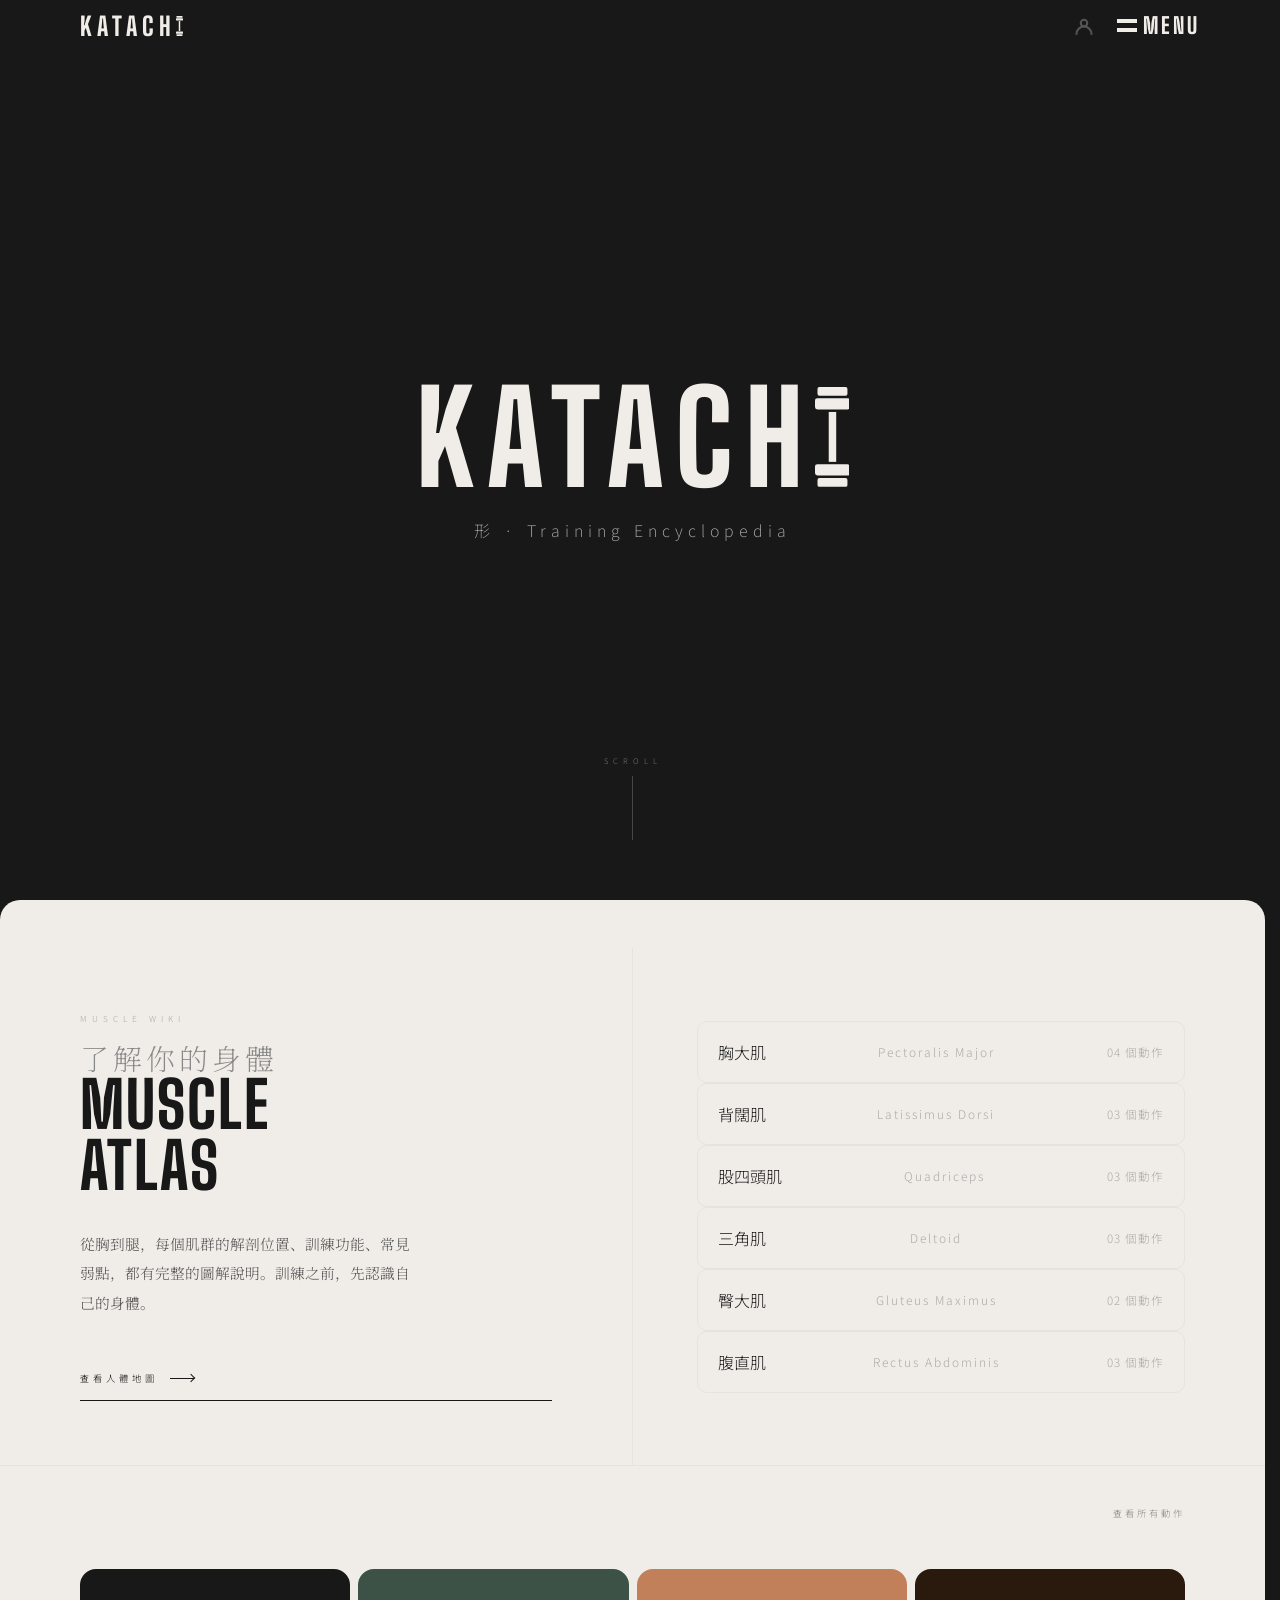
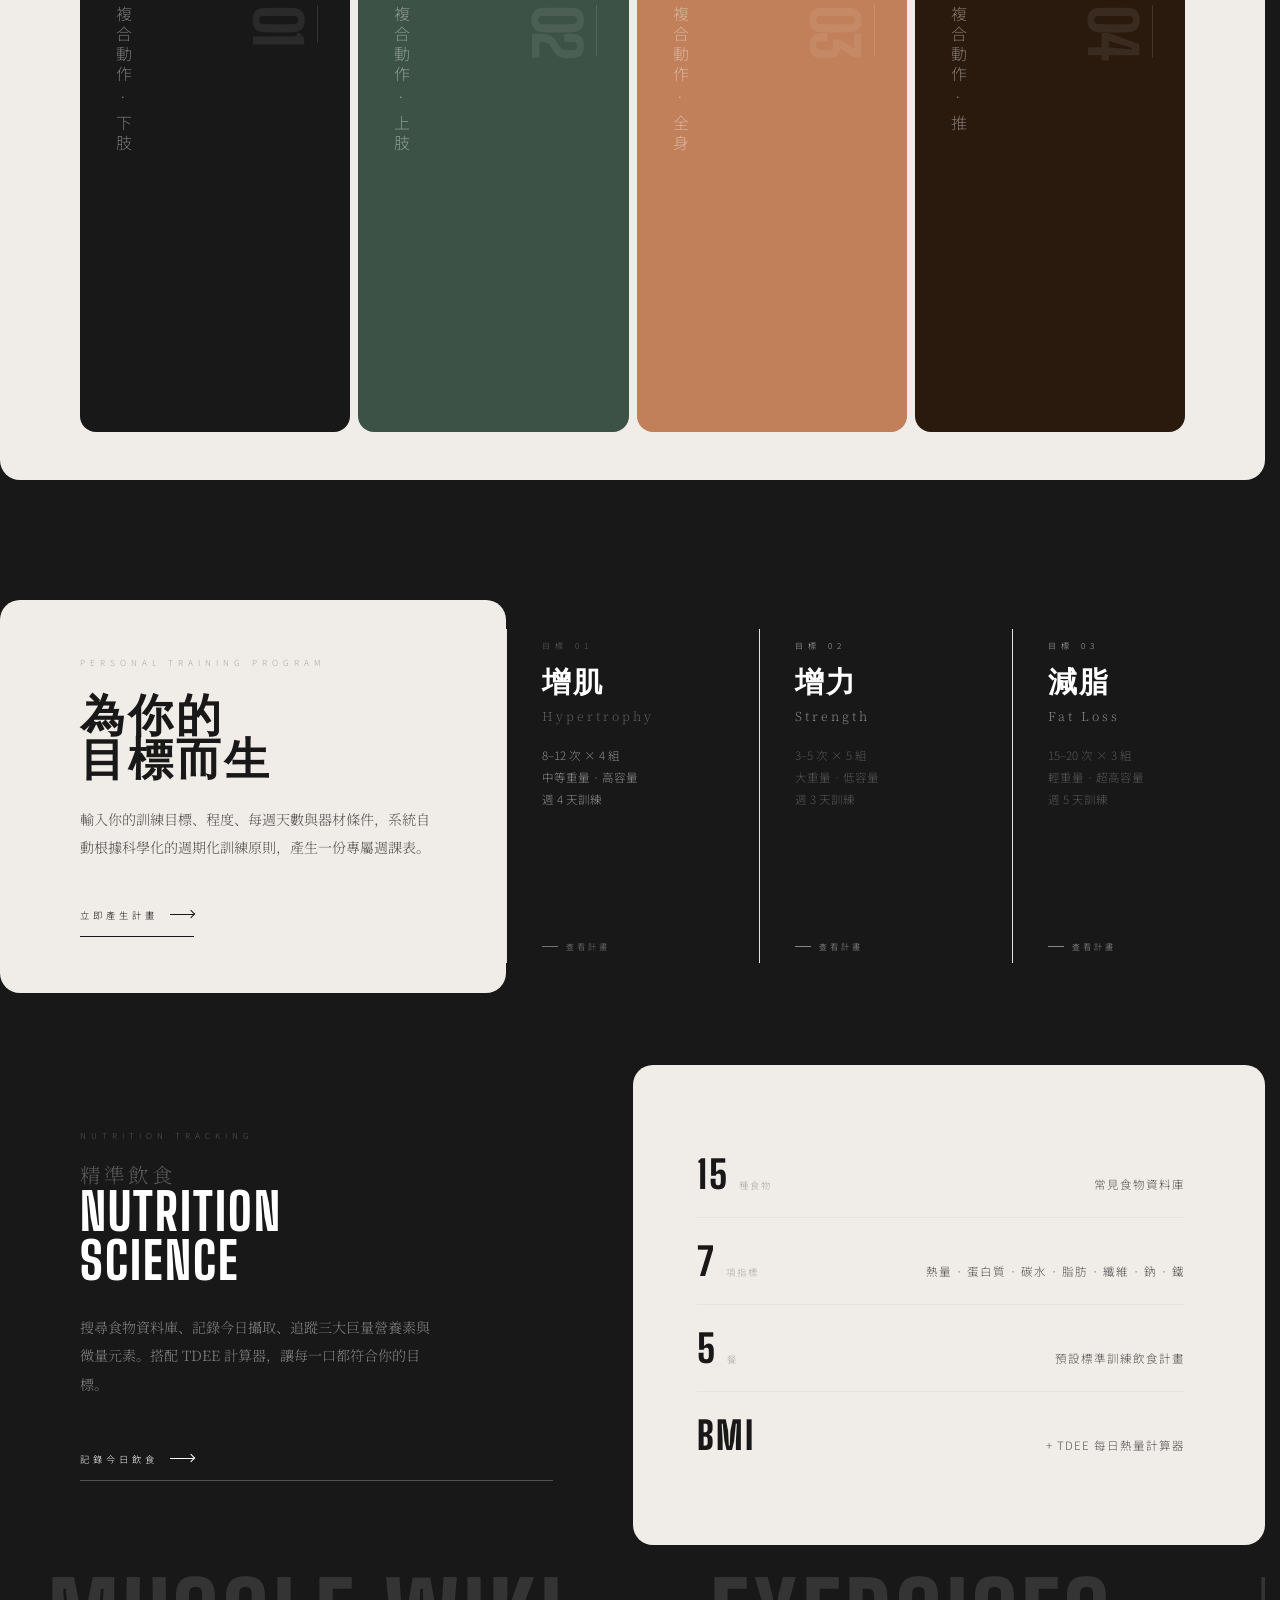
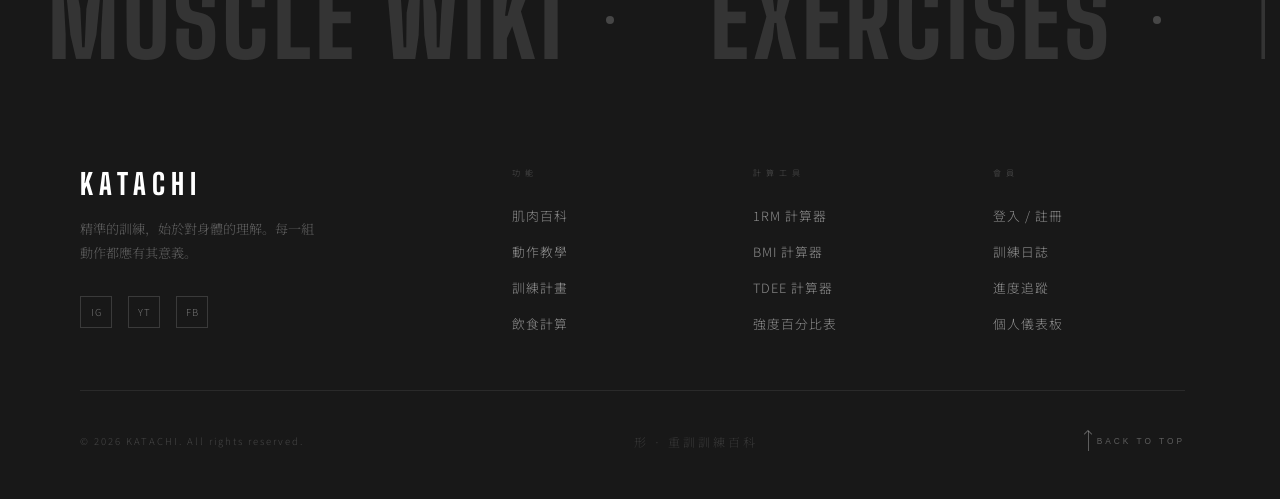
==== katachi首頁/katachi-index .html @ c77c29f3 "首頁program修改" ====
<!DOCTYPE html>
<html lang="zh-TW">

<head>
  <meta charset="UTF-8">
  <meta name="viewport" content="width=device-width, initial-scale=1.0">
  <title>KATACHI</title>

  <!-- 1. Google Fonts -->
  <link
    href="https://fonts.googleapis.com/css2?family=Big+Shoulders+Display:wght@700;800&family=Cormorant+Garamond:ital,wght@0,300;1,200;1,300&family=Noto+Sans+JP:wght@100;200;300&family=Noto+Serif+JP:wght@200;300;400&display=swap"
    rel="stylesheet">

  <!-- Favicon -->
  <link rel="icon" href="favicon.svg" type="image/svg+xml">

  <!-- 2. Design Tokens（必須第一個引入） -->
  <link rel="stylesheet" href="../tokens.css">

  <!-- 3. 首頁樣式 -->
  <link rel="stylesheet" href="index.css">
</head>

<body>

  <!-- G 過場遮罩：上下兩半，動畫結束後分開 -->
  <div id="transition-top"></div>
  <div id="transition-bot"></div>

  <!-- 書本翻開選單遮罩 -->
  <div id="byobu">
    <div id="byobu-left"></div>
    <div id="byobu-right"></div>
  </div>

  <!-- 選單內容 -->
  <div id="menu-content">
    <div class="mc-left">
      <ul class="mc-links">
        <li class="mc-item">
          <a class="mc-link" href="#" onclick="closeMenu()">
            <span class="mc-num">01</span>
            <span class="mc-text-wrap"><span class="mc-text">肌肉百科</span></span>
            <span class="mc-en">Muscle Wiki</span>
          </a>
        </li>
        <li class="mc-item">
          <a class="mc-link" href="#" onclick="closeMenu()">
            <span class="mc-num">02</span>
            <span class="mc-text-wrap"><span class="mc-text">動作教學</span></span>
            <span class="mc-en">Exercises</span>
          </a>
        </li>
        <li class="mc-item">
          <a class="mc-link" href="#" onclick="closeMenu()">
            <span class="mc-num">03</span>
            <span class="mc-text-wrap"><span class="mc-text">訓練計畫</span></span>
            <span class="mc-en">Programs</span>
          </a>
        </li>
        <li class="mc-item">
          <a class="mc-link" href="#" onclick="closeMenu()">
            <span class="mc-num">04</span>
            <span class="mc-text-wrap"><span class="mc-text">飲食計算</span></span>
            <span class="mc-en">Nutrition</span>
          </a>
        </li>
        <li class="mc-item">
          <a class="mc-link" href="#" onclick="closeMenu()">
            <span class="mc-num">05</span>
            <span class="mc-text-wrap"><span class="mc-text">商店 / 會員</span></span>
            <span class="mc-en">Shop</span>
          </a>
        </li>
      </ul>
    </div>
    <div class="mc-right">
      <div class="mc-quote">
        精準的訓練，<br>始於對身體<br>的理解
      </div>
    </div>
    <button class="mc-close" onclick="closeMenu()">
      <span class="mc-close-x"></span>
      Close
    </button>
  </div>

  <!-- ══════════════════════
       INTRO SCREEN
       動畫跑完前蓋住畫面
  ══════════════════════ -->
  <div id="intro-screen">
    <div class="logo-wrap">

      <!-- KATACHI 字母動畫 -->
      <div class="brand-name">
        <span class="letter">K</span>
        <span class="letter">A</span>
        <span class="letter">T</span>
        <span class="letter">A</span>
        <span class="letter">C</span>
        <span class="letter">H</span>
        <span class="letter dumbbell-i">
          <svg viewBox="0 0 28 80" fill="none" xmlns="http://www.w3.org/2000/svg">
            <rect x="2" y="0" width="24" height="7" rx="1.5" fill="currentColor" />
            <rect x="0" y="9" width="28" height="9" rx="2" fill="currentColor" />
            <rect x="11" y="20" width="6" height="40" rx="0" fill="currentColor" />
            <rect x="0" y="62" width="28" height="9" rx="2" fill="currentColor" />
            <rect x="2" y="73" width="24" height="7" rx="1.5" fill="currentColor" />
          </svg>
        </span>
      </div>

      <!-- 副標題 -->
      <div class="brand-sub">Training Encyclopedia</div>
      <div class="brand-jp">形 · 重訓訓練百科</div>

    </div>
  </div>

  <!-- ══════════════════════
       NAV
       intro 結束後從上滑入
  ══════════════════════ -->
  <nav id="nav">
    <a class="nav-logo" href="#">KATACH<span class="dumbbell-i"><svg viewBox="0 0 28 80" fill="none"
          xmlns="http://www.w3.org/2000/svg">
          <rect x="2" y="0" width="24" height="7" rx="1.5" fill="currentColor" />
          <rect x="0" y="9" width="28" height="9" rx="2" fill="currentColor" />
          <rect x="11" y="20" width="6" height="40" fill="currentColor" />
          <rect x="0" y="62" width="28" height="9" rx="2" fill="currentColor" />
          <rect x="2" y="73" width="24" height="7" rx="1.5" fill="currentColor" />
        </svg></span></a>
    <ul class="nav-links">
      <li><a href="#">肌肉百科</a></li>
      <li><a href="#">動作教學</a></li>
      <li><a href="#">訓練計畫</a></li>
      <li><a href="#">飲食</a></li>
      <li><a href="#">商店</a></li>
    </ul>
    <div class="nav-right">
      <a class="nav-user" href="#" title="會員登入">
        <svg width="18" height="18" viewBox="0 0 18 18" fill="none" xmlns="http://www.w3.org/2000/svg"
          aria-label="會員登入">
          <circle cx="9" cy="6" r="3.25" stroke="currentColor" stroke-width="2" />
          <path d="M1.5 17c0-4.142 3.358-7.5 7.5-7.5s7.5 3.358 7.5 7.5" stroke="currentColor" stroke-width="2"
            stroke-linecap="round" />
        </svg>
      </a>
      <button id="menu-btn" onclick="openMenu()">
        <span class="menu-lines">
          <span class="menu-line"></span>
          <span class="menu-line"></span>
        </span>
        <span class="menu-btn-text">Menu</span>
      </button>
    </div>
  </nav>

  <!-- ══════════════════════
       首頁內容
       intro 結束後淡入
  ══════════════════════ -->
  <div id="home-content">

    <!-- HERO -->
    <section id="hero">
      <!-- <p class="hero-kicker">重訓訓練百科</p> -->
      <h1 class="hero-title">KATACH<span class="dumbbell-i"><svg viewBox="0 0 28 80" fill="none"
            xmlns="http://www.w3.org/2000/svg">
            <rect x="2" y="0" width="24" height="7" rx="1.5" fill="currentColor" />
            <rect x="0" y="9" width="28" height="9" rx="2" fill="currentColor" />
            <rect x="11" y="20" width="6" height="40" fill="currentColor" />
            <rect x="0" y="62" width="28" height="9" rx="2" fill="currentColor" />
            <rect x="2" y="73" width="24" height="7" rx="1.5" fill="currentColor" />
          </svg></span></h1>
      <p class="hero-sub">形 · Training Encyclopedia</p>

      <div class="scroll-indicator">
        <span class="scroll-text">Scroll</span>
        <div class="scroll-line">
          <div class="scroll-dot"></div>
        </div>
      </div>
    </section>


    <!-- 後續 section 佔位（之後一步步加入） -->
    <!-- ══════════════════
     01 — 肌肉百科
══════════════════ -->

    <section id="sec-muscle">
      <div class="muscle-body">
        <div class="muscle-left">
          <div>
            <p class="muscle-eyebrow">Muscle Wiki</p>
            <h2 class="muscle-headline">
              <span>了解你的身體</span>
              MUSCLE<br>ATLAS
            </h2>
            <p class="muscle-desc">
              從胸到腿，每個肌群的解剖位置、訓練功能、常見弱點，都有完整的圖解說明。訓練之前，先認識自己的身體。
            </p>
          </div>
          <a href="muscle-map.html" class="muscle-cta">
            查看人體地圖
            <span class="muscle-cta-arrow"></span>
          </a>
        </div>
        <div class="muscle-right">
          <a href="#" class="muscle-part">
            <span class="muscle-part-name">胸大肌</span>
            <span class="muscle-part-en">Pectoralis Major</span>
            <span class="muscle-part-num">04 個動作</span>
          </a>
          <a href="#" class="muscle-part">
            <span class="muscle-part-name">背闊肌</span>
            <span class="muscle-part-en">Latissimus Dorsi</span>
            <span class="muscle-part-num">03 個動作</span>
          </a>
          <a href="#" class="muscle-part">
            <span class="muscle-part-name">股四頭肌</span>
            <span class="muscle-part-en">Quadriceps</span>
            <span class="muscle-part-num">03 個動作</span>
          </a>
          <a href="#" class="muscle-part">
            <span class="muscle-part-name">三角肌</span>
            <span class="muscle-part-en">Deltoid</span>
            <span class="muscle-part-num">03 個動作</span>
          </a>
          <a href="#" class="muscle-part">
            <span class="muscle-part-name">臀大肌</span>
            <span class="muscle-part-en">Gluteus Maximus</span>
            <span class="muscle-part-num">02 個動作</span>
          </a>
          <a href="#" class="muscle-part">
            <span class="muscle-part-name">腹直肌</span>
            <span class="muscle-part-en">Rectus Abdominis</span>
            <span class="muscle-part-num">03 個動作</span>
          </a>
        </div>
      </div>
    </section>

    <!-- ══════════════════
     02 — 動作教學
══════════════════ -->

    <section id="sec-exercise">
      <div class="sec-header">
        <span class="sec-num"></span>
        <span class="sec-title"></span>
        <a href="exercises.html" class="sec-link">查看所有動作</a>
      </div>
      <div class="exercise-body">
        <a href="#" class="exercise-card">
          <div class="ex-card-top">
            <span class="ex-tag">複合動作 · 下肢</span>
            <div class="ex-num-v">01</div>
          </div>
          <div class="ex-card-info">
            <h3 class="ex-title">槓鈴深蹲</h3>
            <p class="ex-desc">下肢訓練之王。同時刺激股四頭肌、臀大肌、腿後肌，是增肌與增力計畫的核心動作。</p>
            <div class="ex-tags">
              <span class="ex-pill">槓鈴</span>
              <span class="ex-pill">中階</span>
              <span class="ex-pill">下肢</span>
            </div>
            <div class="ex-view-btn">查看動作 →</div>
            <div class="ex-card-bottom-line"></div>
          </div>
        </a>
        <a href="#" class="exercise-card">
          <div class="ex-card-top">
            <span class="ex-tag">複合動作 · 上肢</span>
            <div class="ex-num-v">02</div>
          </div>
          <div class="ex-card-info">
            <h3 class="ex-title">槓鈴臥推</h3>
            <p class="ex-desc">胸部訓練的基礎動作。主攻胸大肌，三角肌前束與三頭肌協同參與，是上肢推系統的代表。</p>
            <div class="ex-tags">
              <span class="ex-pill">槓鈴</span>
              <span class="ex-pill">初學</span>
              <span class="ex-pill">上肢</span>
            </div>
            <div class="ex-view-btn">查看動作 →</div>
            <div class="ex-card-bottom-line"></div>
          </div>
        </a>
        <a href="#" class="exercise-card">
          <div class="ex-card-top">
            <span class="ex-tag">複合動作 · 全身</span>
            <div class="ex-num-v">03</div>
          </div>
          <div class="ex-card-info">
            <h3 class="ex-title">硬拉</h3>
            <p class="ex-desc">全身性力量動作。從地面拉起槓鈴，訓練後鏈肌群、豎脊肌、握力，是衡量絕對力量的黃金標準。</p>
            <div class="ex-tags">
              <span class="ex-pill">槓鈴</span>
              <span class="ex-pill">進階</span>
              <span class="ex-pill">全身</span>
            </div>
            <div class="ex-view-btn">查看動作 →</div>
            <div class="ex-card-bottom-line"></div>
          </div>
        </a>
        <a href="#" class="exercise-card">
          <div class="ex-card-top">
            <span class="ex-tag">複合動作 · 推</span>
            <div class="ex-num-v">04</div>
          </div>
          <div class="ex-card-info">
            <h3 class="ex-title">肩推</h3>
            <p class="ex-desc">上肢推系列的垂直動作代表。主攻三角肌前束與中束，同時強化斜方肌與三頭肌的穩定能力。</p>
            <div class="ex-tags">
              <span class="ex-pill">槓鈴</span>
              <span class="ex-pill">中階</span>
              <span class="ex-pill">上肢</span>
            </div>
            <div class="ex-view-btn">查看動作 →</div>
            <div class="ex-card-bottom-line"></div>
          </div>
        </a>
      </div>
    </section>

    <!-- ══════════════════
     03 — 訓練計畫
══════════════════ -->
    <section id="sec-program">
      <div class="program-body">
        <div class="program-intro">
          <div>
            <p class="program-intro-label">Personal Training Program</p>
            <h2 class="program-intro-title">為你的<br>目標而生</h2>
            <p class="program-intro-desc">
              輸入你的訓練目標、程度、每週天數與器材條件，系統自動根據科學化的週期化訓練原則，產生一份專屬週課表。
            </p>
          </div>
          <a href="programs.html" class="muscle-cta" style="width:fit-content">
            立即產生計畫
            <span class="muscle-cta-arrow"></span>
          </a>
        </div>
        <a href="#" class="program-card dark">
          <div>
            <span class="program-type">目標 01</span>
            <h3 class="program-name">增肌</h3>
            <p class="program-jp">Hypertrophy</p>
            <p class="program-detail">8–12 次 × 4 組<br>中等重量 · 高容量<br>週 4 天訓練</p>
          </div>
          <div class="program-arrow">
            <span class="program-arrow-line"></span>
            查看計畫
          </div>
        </a>
        <a href="#" class="program-card">
          <div>
            <span class="program-type">目標 02</span>
            <h3 class="program-name">增力</h3>
            <p class="program-jp">Strength</p>
            <p class="program-detail">3–5 次 × 5 組<br>大重量 · 低容量<br>週 3 天訓練</p>
          </div>
          <div class="program-arrow">
            <span class="program-arrow-line"></span>
            查看計畫
          </div>
        </a>
        <a href="#" class="program-card">
          <div>
            <span class="program-type">目標 03</span>
            <h3 class="program-name">減脂</h3>
            <p class="program-jp">Fat Loss</p>
            <p class="program-detail">15–20 次 × 3 組<br>輕重量 · 超高容量<br>週 5 天訓練</p>
          </div>
          <div class="program-arrow">
            <span class="program-arrow-line"></span>
            查看計畫
          </div>
        </a>
      </div>
    </section>

    <!-- ══════════════════
     04 — 飲食計算
══════════════════ -->
    <section id="sec-nutrition">
      <div class="sec-header">
        <span class="sec-title"></span>
        <a href="nutrition.html" class="sec-link"></a>
      </div>
      <div class="nutrition-body">
        <div class="nutrition-left">
          <div>
            <p class="nutrition-eyebrow">Nutrition Tracking</p>
            <h2 class="nutrition-headline">
              <em>精準飲食</em>
              NUTRITION<br>SCIENCE
            </h2>
            <p class="nutrition-desc">
              搜尋食物資料庫、記錄今日攝取、追蹤三大巨量營養素與微量元素。搭配 TDEE 計算器，讓每一口都符合你的目標。
            </p>
          </div>
          <a href="nutrition.html" class="nutrition-cta">
            記錄今日飲食
            <span class="nutrition-cta-arrow"></span>
          </a>
        </div>
        <div class="nutrition-right">
          <div class="nutrition-stat">
            <div>
              <span class="nutrition-stat-num">15</span>
              <span class="nutrition-stat-unit">種食物</span>
            </div>
            <span class="nutrition-stat-desc">常見食物資料庫</span>
          </div>
          <div class="nutrition-stat">
            <div>
              <span class="nutrition-stat-num">7</span>
              <span class="nutrition-stat-unit">項指標</span>
            </div>
            <span class="nutrition-stat-desc">熱量 · 蛋白質 · 碳水 · 脂肪 · 纖維 · 鈉 · 鐵</span>
          </div>
          <div class="nutrition-stat">
            <div>
              <span class="nutrition-stat-num">5</span>
              <span class="nutrition-stat-unit">餐</span>
            </div>
            <span class="nutrition-stat-desc">預設標準訓練飲食計畫</span>
          </div>
          <div class="nutrition-stat">
            <div>
              <span class="nutrition-stat-num">BMI</span>
            </div>
            <span class="nutrition-stat-desc">+ TDEE 每日熱量計算器</span>
          </div>
        </div>
      </div>
    </section>
    <!-- 跑馬燈 -->
    <div class="marquee-wrap">
      <div class="marquee-track">

        <span class="marquee-item">Muscle Wiki <span class="marquee-dot"></span></span>
        <span class="marquee-item">Exercises <span class="marquee-dot"></span></span>
        <span class="marquee-item">Programs <span class="marquee-dot"></span></span>
        <span class="marquee-item">Nutrition <span class="marquee-dot"></span></span>

        <span class="marquee-item">Muscle Wiki <span class="marquee-dot"></span></span>
        <span class="marquee-item">Exercises <span class="marquee-dot"></span></span>
        <span class="marquee-item">Programs <span class="marquee-dot"></span></span>
        <span class="marquee-item">Nutrition <span class="marquee-dot"></span></span>
      </div>
    </div>
    <!-- ══════════════════
     FOOTER
══════════════════ -->
    <footer>
      <div class="footer-top">
        <div class="footer-brand">
          <div class="footer-logo">KATACHI</div>
          <p class="footer-tagline">精準的訓練，始於對身體的理解。每一組動作都應有其意義。</p>
          <div class="footer-social">
            <a href="#" class="footer-social-link">IG</a>
            <a href="#" class="footer-social-link">YT</a>
            <a href="#" class="footer-social-link">FB</a>
          </div>
        </div>
        <div>
          <p class="footer-col-title">功能</p>
          <ul class="footer-links">
            <li><a href="#">肌肉百科</a></li>
            <li><a href="#">動作教學</a></li>
            <li><a href="#">訓練計畫</a></li>
            <li><a href="#">飲食計算</a></li>
          </ul>
        </div>
        <div>
          <p class="footer-col-title">計算工具</p>
          <ul class="footer-links">
            <li><a href="#">1RM 計算器</a></li>
            <li><a href="#">BMI 計算器</a></li>
            <li><a href="#">TDEE 計算器</a></li>
            <li><a href="#">強度百分比表</a></li>
          </ul>
        </div>
        <div>
          <p class="footer-col-title">會員</p>
          <ul class="footer-links">
            <li><a href="#">登入 / 註冊</a></li>
            <li><a href="#">訓練日誌</a></li>
            <li><a href="#">進度追蹤</a></li>
            <li><a href="#">個人儀表板</a></li>
          </ul>
        </div>
      </div>
      <div class="footer-bottom">
        <span class="footer-copy">© 2026 KATACHI. All rights reserved.</span>
        <span class="footer-jp">形 · 重訓訓練百科</span>
        <button class="footer-scroll-top" onclick="window.scrollTo({top:0,behavior:'smooth'})">
          <span class="footer-scroll-arr"></span>
          Back to top
        </button>
      </div>
    </footer>
  </div>

  <script>
    /* ── 屏風選單 ── */
    const byobu = document.getElementById('byobu');
    const menuContent = document.getElementById('menu-content');

    function openMenu() {
      byobu.style.pointerEvents = 'all';
      byobu.classList.remove('closing');
      byobu.classList.add('open');
      setTimeout(() => menuContent.classList.add('open'), 400);
      document.body.style.overflow = 'hidden';
    }

    function closeMenu() {
      const closeBtn = document.querySelector('.mc-close');
      if (closeBtn) {
        closeBtn.classList.add('spinning');
        setTimeout(() => closeBtn.classList.remove('spinning'), 400);
      }
      menuContent.classList.remove('open');
      byobu.classList.remove('open');
      byobu.classList.add('closing');
      setTimeout(() => {
        byobu.style.pointerEvents = 'none';
        byobu.classList.remove('closing');
        document.body.style.overflow = '';
      }, 800);
    }
    const navbar = document.getElementById('nav');

    window.addEventListener('scroll', () => {
      if (window.scrollY > 50) {
        navbar.classList.add('shrink');
      } else {
        navbar.classList.remove('shrink');
      }
    });
    /* ESC 鍵關閉選單 */
    document.addEventListener('keydown', e => {
      if (e.key === 'Escape') closeMenu();
    });

    /* ══════════════════════════════
       滾動鎖定（intro 期間攔截所有滾動）
    ══════════════════════════════ */
    document.documentElement.classList.add('intro-active');

    const lockScroll = e => e.preventDefault();
    window.addEventListener('wheel', lockScroll, { passive: false });
    window.addEventListener('touchmove', lockScroll, { passive: false });

    /* ══════════════════════════════
       自動過場邏輯
    ══════════════════════════════ */
    const introScreen = document.getElementById('intro-screen');
    const nav = document.getElementById('nav');
    const homeContent = document.getElementById('home-content');
    const transTop = document.getElementById('transition-top');
    const transBot = document.getElementById('transition-bot');

    function startTransition() {

      /* 步驟 1：intro 畫面淡出 */
      introScreen.classList.add('hide');

      /* 步驟 2：G 過場——上下兩半分開 */
      setTimeout(() => {
        transTop.classList.add('split');
        transBot.classList.add('split');
      }, 200);

      /* 步驟 3：nav 滑入 */
      setTimeout(() => {
        nav.classList.add('visible');
      }, 400);

      /* 步驟 4：過場完成，解除滾動鎖定 */
      setTimeout(() => {
        transTop.classList.add('done');
        transBot.classList.add('done');
        window.removeEventListener('wheel', lockScroll);
        window.removeEventListener('touchmove', lockScroll);
        document.documentElement.classList.remove('intro-active');
      }, 1400);
    }

    /* 動畫跑完（2s）後自動觸發 */
    setTimeout(startTransition, 2000);
  </script>

</body>

</html>
---- tokens.css ----
/*
 * ╔══════════════════════════════════════════════════════╗
 * ║           KATACHI — Design Tokens                   ║
 * ║           形 · 重訓訓練百科                           ║
 * ╠══════════════════════════════════════════════════════╣
 * ║  所有頁面都必須在 <head> 最先引入這個檔案               ║
 * ║  使用方式：var(--token名稱)                            ║
 * ║  禁止在各自頁面寫死顏色、字體、間距數值                  ║
 * ╚══════════════════════════════════════════════════════╝
 *
 * 引入方式（每個 HTML 的 <head> 最上面）：
 *   <link rel="stylesheet" href="styles/tokens.css">
 *
 * Google Fonts（也統一在每頁引入）：
 *   <link href="https://fonts.googleapis.com/css2?family=Big+Shoulders+Display:wght@700;800&family=Noto+Sans+JP:wght@100;200;300&display=swap" rel="stylesheet">
 */

:root {

  /* ──────────────────────────────
     COLOR  顏色
  ────────────────────────────── */

  --color-bg:        #f0ede8;   /* 頁面底色，純白 */
  --color-bg-off:    #f7f6f3;   /* 輕微暖白，用於 section 交替背景 */

  --color-black:     #181818;   /* 主要黑色，文字 / 線條 / 條碼 */
  --color-ink:       #333333;   /* 次要深色，副標題 */
  --color-grey:      #555555;   /* 中灰，英文副標題 */
  --color-grey-mid:  #888888;   /* 中灰，中文副標題 / 說明文字 */
  --color-grey-mute: #aaaaaa;   /* 淺灰，次要說明 */
  --color-grey-hint: #c0c0c0;   /* 最淡，scroll down / 提示文字 */

  --color-line:      #e6e3de;   /* 分隔線、border */
  --color-line-dark: rgba(24,24,24,.15); /* cursor ring、淡邊框 */

  --color-white:       #ffffff;              /* 純白，深色背景主文字 */
  --color-white-mute:  rgba(255,255,255,0.6);  /* 深色背景副文字 */
  --color-white-faint: rgba(255,255,255,0.2);  /* 深色背景 border、分隔線 */
  --color-white-ghost: rgba(255,255,255,0.08); /* 深色背景裝飾數字 */


  /* ──────────────────────────────
     TYPOGRAPHY  字體
  ────────────────────────────── */

  /* 字族 */
  --font-brand:  'Big Shoulders Display', sans-serif;  /* KATACHI logo 專用，美式工業感 */
  --font-sans:   'Noto Sans JP', sans-serif;            /* 所有內文、UI 文字，日系極簡 */
  --font-serif:  'Noto Serif JP', serif;                /* 強調文字、引言，日系有襯線 */

  /* 字重 */
  --weight-black:  800;   /* 品牌 logo KATACHI */
  --weight-bold:   700;   /* 強調標題 */
  --weight-medium: 300;   /* 副標題、導覽 */
  --weight-light:  200;   /* 一般內文 */
  --weight-thin:   100;   /* 最細，裝飾性文字 */

  /* 字級（rem） */
  --text-logo:   7rem;   /* KATACHI 主標 */
  --text-h1:      3.2rem;   /* 各頁大標題 */
  --text-h2:      2rem;     /* 區塊標題 */
  --text-h3:      1.2rem;   /* 小標題 */
  --text-body:    0.9rem;   /* 內文 */
  --text-sub:     0.85rem;  /* 副標題（英文） */
  --text-sub-jp:  0.78rem;  /* 副標題（中日文） */
  --text-label:   1rem;   /* 標籤、nav 文字 */
  --text-hint:    0.46rem;  /* 最小提示文字（scroll down 等） */

  /* 字距 */
  --tracking-logo:  0.1em;   /* KATACHI */
  --tracking-wide:  8px;     /* 英文副標題 */
  --tracking-mid:   6px;     /* 中文副標題 */
  --tracking-nav:   5px;     /* 導覽列 */
  --tracking-label: 3px;     /* 標籤類 */


  /* ──────────────────────────────
     SPACING  間距
  ────────────────────────────── */

  --space-2:    2px;
  --space-4:    4px;
  --space-8:    8px;
  --space-12:   12px;
  --space-16:   16px;
  --space-20:   20px;
  --space-24:   24px;
  --space-32:   32px;
  --space-40:   40px;
  --space-48:   48px;
  --space-64:   64px;
  --space-80:   80px;
  --space-120:  120px;

  /* 頁面邊距 */
  --page-gutter-lg: 80px;    /* 桌機左右邊距 */
  --page-gutter-md: 48px;    /* 平板 */
  --page-gutter-sm: 24px;    /* 手機 */

  /* section 上下 padding */
  --section-padding: 110px;


  /* ──────────────────────────────
     ANIMATION  動畫
  ────────────────────────────── */

  /* Easing */
  --ease-expo:   cubic-bezier(0.16, 1, 0.3, 1);   /* 彈出，品牌動畫主要用這個 */
  --ease-inout:  cubic-bezier(0.76, 0, 0.24, 1);  /* 屏風選單開關 */
  --ease-out:    cubic-bezier(0.0, 0, 0.2, 1);    /* 一般滑出 */

  /* Duration */
  --dur-instant: 0.15s;   /* hover 微互動 */
  --dur-fast:    0.3s;    /* 快速過渡 */
  --dur-normal:  0.55s;   /* 一般動畫 */
  --dur-slow:    0.85s;   /* 線條延伸、頁面進場 */
  --dur-logo:    0.65s;   /* KATACHI 字母動畫 */

  /* 字母 stagger 間距 */
  --stagger-letter: 0.1s;  /* 每個字母延遲差距 */


  /* ──────────────────────────────
     Z-INDEX  層級
  ────────────────────────────── */

  --z-cursor:  9999;
  --z-cursorR: 9998;
  --z-menu:     750;
  --z-byobu:    700;
  --z-drawer:   600;
  --z-nav:      500;
  --z-base:       1;


  /* ──────────────────────────────
     BORDER  邊框
  ────────────────────────────── */

  --border-default: 1px solid var(--color-line);
  --border-dark:    1px solid var(--color-line-dark);

}


/*
 * ══════════════════════════════
 *  使用範例 USAGE EXAMPLES
 * ══════════════════════════════
 *
 * 顏色：
 *   color: var(--color-grey-mid);
 *   background: var(--color-bg);
 *   border-bottom: var(--border-default);
 *
 * 字體：
 *   font-family: var(--font-brand);
 *   font-weight: var(--weight-black);
 *   font-size: var(--text-logo);
 *   letter-spacing: var(--tracking-wide);
 *
 * 間距：
 *   padding: var(--section-padding) var(--page-gutter-lg);
 *   gap: var(--space-20);
 *   margin-bottom: var(--space-32);
 *
 * 動畫：
 *   transition: var(--dur-fast) var(--ease-expo);
 *   animation: fadeIn var(--dur-normal) var(--ease-expo) forwards;
 *
 * Z-index：
 *   z-index: var(--z-nav);
 */
---- katachi首頁/index.css ----
/*
 * KATACHI — index.css
 * 使用前請確認已引入 tokens.css
 */

/* ── RESET ── */
*, *::before, *::after {
  margin: 0;
  padding: 0;
  box-sizing: border-box;
}

/* ── BASE ── */
html {
  overflow-y: scroll;
  overflow-x: hidden;
  scrollbar-gutter: stable;
}

body {
  background: var(--color-bg);
  font-family: var(--font-sans);
  font-weight: var(--weight-light);
}

/* intro 期間捲軸透明（保留空間，視覺隱藏） */
html.intro-active::-webkit-scrollbar-thumb { background: transparent; }
html.intro-active::-webkit-scrollbar-track { background: transparent; }
html.intro-active { scrollbar-color: transparent transparent; }
/* ══════════════════════════════
   INTRO SCREEN
   動畫跑完前，全螢幕置中顯示
══════════════════════════════ */
#intro-screen {
  position: fixed;
  inset: 0;
  display: flex;
  flex-direction: column;
  align-items: center;
  justify-content: center;
  background: var(--color-bg);
  z-index: 600;
  transition: opacity 0.5s var(--ease-expo);
}

#intro-screen.hide {
  opacity: 0;
  pointer-events: none;
}

/* ── KATACHI 字母 ── */
.logo-wrap {
  display: flex;
  flex-direction: column;
  align-items: center;
  gap: var(--space-20);
}

.brand-name {
  display: flex;
  gap: 0;
}

.brand-name .letter {
  font-family: var(--font-brand);
  font-weight: var(--weight-black);
  font-size: var(--text-logo);
  letter-spacing: var(--tracking-logo);
  color: var(--color-black);
  display: inline-block;
  opacity: 0;
  animation: comboIn var(--dur-logo) var(--ease-expo) forwards;
}

.brand-name .letter:nth-child(1) { animation-delay: calc(var(--stagger-letter) * 1.5); }
.brand-name .letter:nth-child(2) { animation-delay: calc(var(--stagger-letter) * 2.5); }
.brand-name .letter:nth-child(3) { animation-delay: calc(var(--stagger-letter) * 3.5); }
.brand-name .letter:nth-child(4) { animation-delay: calc(var(--stagger-letter) * 4.5); }
.brand-name .letter:nth-child(5) { animation-delay: calc(var(--stagger-letter) * 5.5); }
.brand-name .letter:nth-child(6) { animation-delay: calc(var(--stagger-letter) * 6.5); }
.brand-name .letter:nth-child(7) { animation-delay: calc(var(--stagger-letter) * 7.5); }

/* ── I → 啞鈴 SVG ── */
.dumbbell-i {
  display: inline-flex;
  align-items: flex-end;
}

.dumbbell-i svg {
  height: 0.78em;
  width: auto;
}

@keyframes comboIn {
  0%   { opacity: 0; transform: translateX(-20px) skewX(14deg); filter: blur(4px); }
  30%  { opacity: 1; transform: translateX(4px)   skewX(-4deg); filter: blur(0);   }
  55%  {             transform: translateX(-2px)  skewX(2deg);                     }
  75%  {             transform: translateX(1px)   skewX(0deg);                     }
  100% { opacity: 1; transform: translateX(0)     skewX(0);     filter: blur(0);   }
}

/* ── 副標題 ── */
.brand-sub {
  font-family: var(--font-sans);
  font-weight: var(--weight-medium);
  font-size: var(--text-sub);
  letter-spacing: var(--tracking-wide);
  text-transform: uppercase;
  color: var(--color-grey);
  opacity: 0;
  animation: fadeIn var(--dur-fast) 1.1s forwards;
}

.brand-jp {
  font-family: var(--font-sans);
  font-weight: var(--weight-light);
  font-size: var(--text-sub-jp);
  letter-spacing: var(--tracking-mid);
  color: var(--color-grey-mid);
  opacity: 0;
  animation: fadeIn var(--dur-fast) 1.25s forwards;
  margin-top: -4px;
}

/* ══════════════════════════════
   G 過場遮罩 — 上下兩半
══════════════════════════════ */
#transition-top,
#transition-bot {
  position: fixed;
  left: 0; right: 0;
  height: 50vh;
  background: var(--color-bg);
  pointer-events: none;
  z-index: 590;
  transition: transform 0.9s var(--ease-inout);
  will-change: transform;
}

#transition-top { top: 0;    transform: translateY(0); }
#transition-bot { bottom: 0; transform: translateY(0); }

#transition-top.split { transform: translateY(-100%); }
#transition-bot.split { transform: translateY(100%); }

#transition-top.done,
#transition-bot.done {
  visibility: hidden;
}

/* ══════════════════════════════
   NAV
══════════════════════════════ */
#nav {
  position: fixed;
  top: 0; left: 0; right: 0;
  z-index: var(--z-nav);
  height: 52px;
  background: transparent;
  border-bottom: none;
  display: flex;
  align-items: center;
  justify-content: space-between;
  padding: 0 var(--page-gutter-lg);
  transform: translateY(-100%);
  opacity: 0;
  /* transition: transform var(--dur-slow) var(--ease-expo),
              opacity   var(--dur-normal) var(--ease-expo); */
   transition: left 0.5s ease,
                right 0.5s ease,
                top 0.4s ease,
                padding 0.4s ease,
                border-radius 0.4s ease,
                background 0.4s ease,
                box-shadow 0.4s ease;
}
#nav.shrink{
    left: 30%;
    right: 30%;
    top: 10px;
    padding: 8px 24px;
    border-radius: 20px;
    background: /*rgba(26, 26, 46, 0.95); */var(--color-black);
    box-shadow: 0 4px 24px rgba(0, 0, 0, 0.35);      

}
#nav.shrink .nav-logo        { color: #ffffff; }
#nav.shrink .menu-btn-text   { color: #ffffff; }
#nav.shrink .menu-line       { background: #ffffff; }

#nav.visible {
  transform: translateY(0);
  opacity: 1;
}

.nav-logo {
  font-family: var(--font-brand);
  font-weight: var(--weight-black);
  font-size: 1.6rem;
  letter-spacing: 5px;
  color: var(--color-bg);
  text-decoration: none;
  cursor: pointer;
}
/* nav 在 hero 上面文字白色 */

.nav-links {
  display: flex;
  gap: var(--space-32);
  align-items: center;
  list-style: none;
  opacity: 0;
  visibility: hidden;
  transform: translateY(-6px);
  max-width: 0;
  overflow: hidden;
  transition: opacity 0.3s ease 0.2s,
                visibility 0.3s ease 0.2s,
                transform 0.3s ease 0.2s,
                max-width 0.4s ease;
}

.nav-links a {
  font-size: var(--text-body);
  letter-spacing: var(--tracking-label);
  text-transform: uppercase;
  color: rgba(255, 255, 255, 0.6);
  text-decoration: none;
  transition: color var(--dur-instant);
}

.nav-links a:hover {

  color: #ffffff; }

.nav-right {
  display: flex;
  align-items: center;
  gap: var(--space-24);
}

.nav-user {
  display: flex;
  align-items: center;
  color: var(--color-grey);
  text-decoration: none;
  cursor: pointer;
  transition: color var(--dur-instant);
}

.nav-user:hover {
  color: var(--color-grey-mute);
}

/* ══════════════════════════════
   HOME CONTENT
   intro 結束後顯示
══════════════════════════════ */
#home-content {
  opacity: 1;
}

/* ── HERO ── */
#hero {
  position: relative;
  height: 100vh;
  display: flex;
  flex-direction: column;
  align-items: center;
  justify-content: center;
  gap: var(--space-16);
  text-align: center;
  padding: var(--space-80) var(--page-gutter-lg) var(--space-64);
  background-size: cover;
  background-position: center;
  background-repeat: no-repeat;
  background-image: url(../kristaps-ungurs-3t7MOuYkB4o-unsplash.jpg); /* 加這行 */
}


.hero-kicker {
  font-size: var(--text-hint);
  letter-spacing: 6px;
  text-transform: uppercase;
  color: var(--color-grey-mute);
  display: flex;
  align-items: center;
  gap: var(--space-12);
}

.hero-kicker::before,
.hero-kicker::after {
  content: '';
  display: block;
  width: 24px;
  height: 1px;
  background: var(--color-line);
}

.hero-title {
  font-family: var(--font-brand);
  font-weight: var(--weight-black);
  font-size: 8rem;;
  letter-spacing: 12px;
  color: var(--color-bg);
  line-height: 1;
}

.hero-sub {
  font-size: var(--text-label);
  letter-spacing: 5px;
  color:var(--color-grey-mute);
  font-weight: var(--weight-light);
}

.hero-desc {
  font-family: var(--font-serif);
  font-size: var(--text-h3);
  color: var(--color-grey-mid);
  line-height: 2;
  font-weight: var(--weight-light);
  max-width: 360px;
}

.hero-ctas {
  display: flex;
  gap: var(--space-12);
  margin-top: var(--space-8);
}

.btn-primary {
  padding: 14px 40px;
  background: transparent;
  color: #ffffff;
  font-family: var(--font-sans);
  font-size:1rem;
  letter-spacing: 4px;
  text-transform: uppercase;
  border: 1px solid rgba(255, 255, 255, 0.6);
  cursor: pointer;
  position: relative;
  overflow: hidden;
  transition: color 0.4s ease;
  z-index: 0;
}
.btn-primary::before {
  content: '';
  position: absolute;
  top: 50%;
  left: 50%;
  width: 0;
  height: 0;
  background: #ffffff;
  border-radius: 50%;
  transform: translate(-50%, -50%);
  transition: width 0.6s ease, height 0.6s ease, opacity 0.6s ease;
  opacity: 0;
  z-index: -1;
}
.btn-primary:hover::before {
  width: 300px;
  height: 300px;
  opacity: 1;
}
.btn-primary:hover {
  background: #ffffff;
  color: #181818; 
 

 }

.btn-outline {
  padding: 13px 36px;
  background: transparent;
  color: #ffffff;
  font-family: var(--font-sans);
  font-size: var(--text-label);
  letter-spacing: var(--tracking-label);
  text-transform: uppercase;
  border: 1px solid rgba(255, 255, 255, 03);
  cursor: pointer;
  transition: border-color var(--dur-instant);
}

.btn-outline:hover { border-color: #ffffff; }

/* ── 佔位 section（之後一步步填入） ── */
.placeholder-section {
  height: 200px;
  display: flex;
  align-items: center;
  justify-content: center;
  border-bottom: var(--border-default);
  color: var(--color-line);
  font-size: var(--text-label);
  letter-spacing: 4px;
  text-transform: uppercase;
}

/* ══════════════════════════════
   BYOBU MENU — 書本翻開選單
══════════════════════════════ */

#byobu {
  position: fixed;
  inset: 0;
  z-index: var(--z-byobu);
  pointer-events: none;
}

#byobu-left,
#byobu-right {
  position: absolute;
  top: 0; bottom: 0;
  width: 50%;
  background: var(--color-black);
  transition: transform 0.75s var(--ease-inout);
}

#byobu-left  { left: 0;  transform: translateX(-100%); }
#byobu-right { right: 0; transform: translateX(100%); }

#byobu.open { pointer-events: all; }
#byobu.open #byobu-left  { transform: translateX(0); }
#byobu.open #byobu-right { transform: translateX(0); }

#byobu.closing #byobu-left  { transform: translateX(-100%); }
#byobu.closing #byobu-right { transform: translateX(100%); }

/* ── 選單內容 ── */
#menu-content {
  position: fixed;
  inset: 0;
  z-index: var(--z-menu);
  display: flex;
  color: #ffffff;
  pointer-events: none;
  opacity: 0;
  transition: opacity 0.3s 0.4s;
}

#menu-content.open {
  pointer-events: all;
  opacity: 1;
}

.mc-left {
  width: 55%;
  padding: 0 72px;
  border-right: 1px solid rgba(255,255,255,.07);
  display: flex;
  flex-direction: column;
  justify-content: center;
}

.mc-links { list-style: none; }

.mc-item {
  border-bottom: 1px solid rgba(255,255,255,.07);
  overflow: hidden;
}

/* ── 連結：C 旋轉特效 ── */
.mc-link {
  display: flex;
  align-items: baseline;
  gap: 18px;
  padding: 18px 0;
  text-decoration: none;
  color: #ffffff;
  cursor: pointer;
  transition: padding 0.28s var(--ease-expo);
}

.mc-link:hover { padding-left: 14px; }

.mc-num {
  font-family: 'Cormorant Garamond', serif;
  font-weight: 300;
  font-size: 0.85rem;
  letter-spacing: 2px;
  color: rgba(255,255,255,.25);
  min-width: 22px;
}

/* C 旋轉包裝層 */
.mc-text-wrap {
  overflow: hidden;
  display: inline-block;
  perspective: 600px;
}

.mc-text {
  font-family: var(--font-sans);
  font-size: clamp(1.8rem, 3vw, 2.6rem);
  font-weight: 200;
  letter-spacing: 6px;
  line-height: 1;
  display: block;
  transition: transform 0.4s var(--ease-inout);
  transform-origin: left center;
}

.mc-link:hover .mc-text {
  transform: rotateY(-10deg) translateX(6px);
}

.mc-en {
  font-family: 'Cormorant Garamond', serif;
  font-weight: 300;
  font-size: 0.75rem;
  letter-spacing: 4px;
  text-transform: uppercase;
  color: rgba(255,255,255,.2);
  margin-left: auto;
}

.mc-right {
  flex: 1;
  padding: 0 52px;
  display: flex;
  flex-direction: column;
  justify-content: center;
}

.mc-quote {
  font-family: var(--font-serif);
  font-size: 1.4rem;
  font-weight: 300;
  line-height: 1.6;
  color: rgba(255,255,255,.4);
}

/* ── Close 按鈕 ── */
.mc-close {
  background: none;
  border: none;
  cursor: pointer;
  font-family: var(--font-sans);
  font-size: 0.58rem;
  letter-spacing: 3px;
  text-transform: uppercase;
  color: rgba(255,255,255,.45);
  display: flex;
  align-items: center;
  gap: 10px;
  padding: 0;
  transition: color 0.2s;
  position: absolute;
  top: 28px;
  right: 48px;
}

.mc-close:hover { color: #ffffff; }

.mc-close-x {
  width: 18px;
  height: 18px;
  position: relative;
  transition: transform 0.4s var(--ease-expo), opacity 0.3s;
}

.mc-close-x::before,
.mc-close-x::after {
  content: '';
  position: absolute;
  top: 50%; left: 0;
  width: 100%; height: 1.5px;
  background: currentColor;
  transform-origin: center;
}

.mc-close-x::before { transform: rotate(45deg); }
.mc-close-x::after  { transform: rotate(-45deg); }

/* 點擊時 X 旋轉消失 */
.mc-close.spinning .mc-close-x {
  transform: rotate(180deg);
  opacity: 0;
}

/* ══════════════════════════════
   MENU 按鈕
══════════════════════════════ */
#menu-btn {
  background: none;
  border: none;
  cursor: pointer;
  display: flex;
  align-items: center;
  gap: 16px;
  padding: 0;
  line-height: 1;
}

.menu-btn-text {
  font-family: var(--font-brand);
  font-weight: var(--weight-black);
  font-size: 1.4rem;
  letter-spacing: 3px;
  text-transform: uppercase;
  color: var(--color-bg);
  transition: opacity var(--dur-instant)
              ,color 0.4s ease;
}

#menu-btn:hover .menu-btn-text { opacity: .5; }

/* 漢堡線 → X 動畫 */
.menu-lines {
  position: relative;
  width: 10px;
  height: 15px;
}

.menu-line {
  display: block;
  width: 20px;
  height: 4px;
  background: var(--color-bg);
  position: absolute;
  left: 0;
  transition: transform 0.35s var(--ease-expo), opacity 0.2s,color 0.4s ease;
  transform-origin: center;
}

.menu-line:nth-child(1) { top: 0px; }
.menu-line:nth-child(2) { top: 9px; }

#menu-btn:hover .menu-line:nth-child(1) { transform: translateY(9px) rotate(45deg); }
#menu-btn:hover .menu-line:nth-child(2) { transform: rotate(-45deg); }

/* ── KEYFRAMES ── */
@keyframes fadeIn {
  from { opacity: 0; }
  to   { opacity: 1; }
}
body {
  background: var(--color-black);
  color: var(--color-black);
  font-family: var(--font-sans);
  font-weight: 300;
  overflow-x: hidden;
}
 
/* ══════════════════
   SECTION HEADER — 每個大區塊共用
══════════════════ */
.sec-header 
{   
  display: flex;
  align-items: baseline;
  justify-content: space-between;
  padding: 40px 80px 32px;
 
}
.sec-num {
  font-family: var(--font-italic);
  font-size: 0.75rem;
  letter-spacing: 3px;
  color: var(--color-grey-mute);
}
.sec-title {
  font-family: var(--font-brand);
  font-weight: 800;
  font-size: clamp(2.8rem, 5vw, 4.5rem);
  letter-spacing: px;
  text-transform: uppercase;
  color: var(--color-black);
}
.sec-link {
  font-size: 0.58rem;
  letter-spacing: 3px;
  text-transform: uppercase;
  color: var(--color-grey-mid);
  text-decoration: none;
  display: flex;
  align-items: center;
  gap: 8px;
  transition: color 0.2s;
}

/* ══════════════════
   01 — 肌肉百科
   左大圖文字 + 右部位列表
══════════════════ */
#sec-muscle { 
  background:var(--color-bg);  /* 與頁面底色不同 */
  border-radius: 20px 20px 0 0;
  border-bottom: 0.5px solid var(--color-line);
  padding-top: 48px;
}
.muscle-body {
  display: grid;
  grid-template-columns: 1fr 1fr;
  min-height: 480px;
}
.muscle-left {
  padding: 64px 80px;
  border-right: 0.5px solid var(--color-line);
  display: flex;
  flex-direction: column;
  justify-content: space-between;
}
.muscle-eyebrow {
  font-size: 0.52rem;
  letter-spacing: 5px;
  text-transform: uppercase;
  color: var(--color-grey-mute);
  margin-bottom: 20px;
}
.muscle-headline {
  font-family: var(--font-brand);
  font-weight: 800;
  font-size: clamp(2.8rem, 5vw, 4.5rem);
  letter-spacing: 2px;
  line-height: 0.95;
  color: var(--color-black);
  margin-bottom: 32px;
}
.muscle-headline span {
  font-family: var(--font-serif);
  font-weight: 200;
  font-size: 0.45em;
  letter-spacing: 4px;
  color: var(--color-grey-mid);
  display: block;
  margin-bottom: 4px;
}
.muscle-desc {
  font-family: var(--font-serif);
  font-size: 0.92rem;
  line-height: 2;
  color: var(--color-grey);
  max-width: 340px;
  margin-bottom: 40px;
}
.muscle-cta {
  display: inline-flex;
  align-items: center;
  gap: 12px;
  font-size: 0.58rem;
  letter-spacing: 4px;
  text-transform: uppercase;
  color: var(--color-black);
  text-decoration: none;
  padding: 14px 0;
  border-bottom: 1px solid var(--color-black);
  transition: gap 0.3s var(--ease-expo);
}
.muscle-cta:hover { gap: 20px; }
.muscle-cta-arrow { width: 24px; height: 1px; background: var(--color-black); position: relative; }
.muscle-cta-arrow::after {
  content: '';
  position: absolute;
  right: 0; top: -3px;
  width: 6px; height: 6px;
  border-right: 1px solid var(--color-black);
  border-top: 1px solid var(--color-black);
  transform: rotate(45deg);
}
 
.muscle-right {
  padding: 40px 80px 40px 64px;
  display: flex;
  flex-direction: column;
  justify-content: center;
  gap: 0;
}
.muscle-part {
  display: flex;
  align-items: center;
  justify-content: space-between;
  padding: 18px 20px;
  border: 0.5px solid var(--color-line);
  border-radius: 10px;
  cursor: pointer;
  transition: padding 0.25s var(--ease-expo), border-color 0.25s;
  text-decoration: none;
  color: inherit;
}
.muscle-part:hover { padding-left: 28px; border-color: var(--color-black); }
.muscle-part-name {
  font-family: var(--font-sans);
  font-size: 1rem;
  font-weight: 300;
  color: var(--color-black);
}
.muscle-part-en {
  font-family: var(--font-italic);
  font-size: 0.75rem;
  color: var(--color-grey-mute);
  letter-spacing: 2px;
}
.muscle-part-num {
  font-family: var(--font-italic);
  font-size: 0.72rem;
  color: var(--color-grey-mute);
  letter-spacing: 1px;
}
 
/* ══════════════════
   02 — 動作教學
   橫向三欄
══════════════════ */
#sec-exercise {
border-radius: 0 0 20px 20px;
background-color: var(--color-bg);
}
.exercise-body {
  display: flex;
  gap: 8px;
  padding: 16px var(--page-gutter-lg) 48px; 
  min-height: 400px;
  overflow: visible;
}

.exercise-body:has(.exercise-card:hover) .exercise-card {
  flex: 0.6;
  transition: flex 0.7s cubic-bezier(0.25, 1, 0.3, 1); /* 立即反應，不 delay */
}
.exercise-body:has(.exercise-card:hover) .exercise-card:hover { flex: 1; }

.exercise-card {
  flex: 1;
  min-width: 0;
  padding: 36px 32px;
  cursor: pointer;
  text-decoration: none;
  display: flex;
  flex-direction: column;
  justify-content: space-between;
  border-radius: 16px;
  overflow: hidden;
  position: relative;
  /* 離開時加 60ms delay，讓滑鼠穿越 8px gap 時不觸發復位 */
  transition: flex 0.7s cubic-bezier(0.25, 1, 0.3, 1) 0.06s;
}

/* 四張卡片背景色 */
.exercise-card:nth-child(1) { background: var(--color-black); }
.exercise-card:nth-child(2) { background: #3d5247; }
.exercise-card:nth-child(3) { background: #c17f5a; }
.exercise-card:nth-child(4) { background: #2a1a0e ; }

/* 頂部：tag + 垂直大數字 */
.ex-card-top {
  display: flex;
  justify-content: space-between;
  align-items: flex-start;
}

.ex-tag {
  writing-mode: vertical-rl;
  font-size: 1rem;
  letter-spacing: 4px;
  text-transform: uppercase;
  color: rgba(255,255,255,0.4);
  display: block;
}

.ex-num-v {
  writing-mode: vertical-rl;
  font-family: var(--font-brand);
  font-weight: 800;
  font-size: 4rem;
  color: rgba(255,255,255,0.08);
  letter-spacing: -4px;
  line-height: 1;
  border-right: 1px solid rgba(255,255,255,0.12);
  padding-right: 8px;
}

/* 下方資訊：hover 時從底部升起 */
.ex-card-info {
  opacity: 0;
  transform: translateY(16px);
  transition: opacity 0.4s 0.15s, transform 0.4s 0.15s cubic-bezier(0.25, 1, 0.3, 1);
}

.exercise-card:hover .ex-card-info {
  opacity: 1;
  transform: translateY(0);
}

.ex-title {
  font-family: var(--font-sans);
  font-size: clamp(1.6rem, 2.2vw, 2.4rem);
  font-weight: 300;
  letter-spacing: 3px;
  color: #ffffff;
  margin-bottom: 12px;
}

.ex-desc {
  font-size: 0.75rem;
  line-height: 1.9;
  color: rgba(255,255,255,0.55);
  margin-bottom: 20px;
}

.ex-tags {
  display: flex;
  flex-wrap: wrap;
  gap: 6px;
  margin-bottom: 20px;
}

.ex-pill {
  font-size: 0.5rem;
  letter-spacing: 2px;
  text-transform: uppercase;
  color: rgba(255,255,255,0.5);
  border: 0.5px solid rgba(255,255,255,0.2);
  padding: 4px 10px;
}

/* 查看按鈕 */
.ex-view-btn {
  display: inline-flex;
  align-items: center;
  gap: 8px;
  font-size: 0.55rem;
  letter-spacing: 3px;
  text-transform: uppercase;
  color: rgba(255,255,255,0.6);
  border: 0.5px solid rgba(255,255,255,0.25);
  padding: 8px 20px;
  transition: background 0.3s, color 0.3s;
  width: fit-content;
}

.ex-view-btn:hover {
  background: rgba(255,255,255,0.15);
  color: #fff;
}

/* 底部色條 */
.ex-card-bottom-line {
  height: 3px;
  width: 100%;
  margin-top: 24px;
  border-radius: 2px;
  background: rgba(255,255,255,0.15);
  transition: background 0.3s;
}

.exercise-card:hover .ex-card-bottom-line {
  background: rgba(255,255,255,0.5);
}
 
/* ══════════════════
   03 — 訓練計畫
   全寬橫版雜誌風
══════════════════ */
#sec-program {
}
.program-body {
  overflow: hidden;
  display: grid;
  grid-template-columns: 2fr 1fr 1fr 1fr;
  min-height: 360px;
  padding-top: 120px;
}
.program-intro {
  padding: 56px 64px 56px 80px;
  border-radius: 20px;
  background-color: var(--color-bg);
  display: flex;
  flex-direction: column;
  justify-content: space-between;
}
.program-intro-label {
  font-size: 0.52rem;
  letter-spacing: 5px;
  text-transform: uppercase;
  color: var(--color-grey-mute);
  margin-bottom: 24px;
}
.program-intro-title {
  font-family: var(--font-brand);
  font-weight: 800;
  font-size: 2.8rem;
  letter-spacing: 3px;
  line-height: 1;
  color: var(--color-black);
  margin-bottom: 24px;
}
.program-intro-desc {
  font-family: var(--font-serif);
  font-size: 0.88rem;
  line-height: 2;
  color: var(--color-grey);
  flex: 1;
  margin-bottom: 32px;
}

.program-card {
  padding: 40px 36px ; 
  position: relative;
  display: flex;
  flex-direction: column;
  justify-content: space-between;
  cursor: pointer;
  text-decoration: none;
  color: inherit;
  transition: background 0.4s ease, color 0.4s ease;
}
.program-card::before {
  content: '';
  position: absolute;
  left: 0;
  top: 50%;                  /* ← 調這個：線的起始位置 */
  transform: translateY(-50%);
  width: 0.5px;
  height: 85%;               /* ← 調這個：線的長度 */
  background: var(--color-line);
  transition: opacity 0.4s ease;
}

.program-card:hover {
  border-radius: 20px;
  background-color:  #fafaf8;
  color: #000;
}

.program-card:hover::before,
.program-card:hover + .program-card::before {
  opacity: 0;
}
.program-card.dark {
  background: var(--color-black);
  color: #fff;
}
.program-card.dark:hover { background: #fafaf8; color: #000; }
.program-type {
  font-size: 0.5rem;
  letter-spacing: 5px;
  text-transform: uppercase;
  color: var(--color-grey-mute);
  margin-bottom: 16px;
  display: block;
}
.program-card.dark .program-type { color: rgba(255,255,255,0.3); }
.program-name {
  font-family: var(--font-brand);
  font-weight: 800;
  color: white;
  font-size: 1.8rem;
  letter-spacing: 2px;
  line-height: 1;
  margin-bottom: 12px;
}
.program-jp {
  font-family: var(--font-serif);
  font-weight: 200;
  font-size: 0.78rem;
  color: var(--color-grey-mid);
  letter-spacing: 3px;
  margin-bottom: 20px;
}
.program-card.dark .program-jp { color: rgba(255,255,255,0.3); }
.program-detail {
  font-size: 0.72rem;
  line-height: 1.9;
  color: var(--color-grey);
}
.program-card.dark .program-detail { color: rgba(255,255,255,0.5); }
.program-arrow {
  display: flex;
  align-items: center;
  gap: 8px;
  font-size: 0.52rem;
  letter-spacing: 3px;
  text-transform: uppercase;
  color: var(--color-grey-mid);
  margin-top: 24px;
}
.program-card.dark .program-arrow { color: rgba(255,255,255,0.4); }
.program-card:hover .program-type,
.program-card:hover .program-name,
.program-card:hover .program-jp,
.program-card:hover .program-detail,
.program-card:hover .program-arrow { color: #000; }
.program-arrow-line {
  width: 16px; height: 1px;
  background: currentColor;
  transition: width 0.2s var(--ease-expo);
}
.program-card:hover .program-arrow-line { width: 28px; }

 
/* ══════════════════
   04 — 飲食計算
   左右分欄
══════════════════ */
.nutrition-body {
  
  display: grid;
  grid-template-columns: 1fr 1fr;
  min-height: 400px;
}
.nutrition-left {
  padding: 64px 80px;
  background: var(--color-black);   
  color: #fff;
  display: flex;
  flex-direction: column;
  justify-content: space-between;
}
.nutrition-eyebrow {
  font-size: 0.52rem;
  letter-spacing: 5px;
  text-transform: uppercase;
  color: rgba(255,255,255,0.25);
  margin-bottom: 24px;
}
.nutrition-headline {
  font-family: var(--font-brand);
  font-weight: 800;
  font-size: clamp(2.4rem, 4vw, 3.8rem);
  letter-spacing: 2px;
  line-height: 0.95;
  flex: 1;
  margin-bottom: 28px;
}
.nutrition-headline em {
  font-family: var(--font-serif);
  font-style: normal;
  font-weight: 200;
  font-size: 0.4em;
  letter-spacing: 4px;
  color: rgba(255,255,255,0.3);
  display: block;
  margin-bottom: 4px;
}
.nutrition-desc {
  font-family: var(--font-serif);
  font-size: 0.88rem;
  line-height: 2;
  color: rgba(255,255,255,0.45);
  max-width: 360px;
  margin-bottom: 40px;
}
.nutrition-cta {
  display: inline-flex;
  align-items: center;
  gap: 12px;
  font-size: 0.58rem;
  letter-spacing: 4px;
  text-transform: uppercase;
  color: #fff;
  text-decoration: none;
  padding: 14px 0;
  border-bottom: 1px solid rgba(255,255,255,0.25);
  transition: gap 0.3s var(--ease-expo), border-color 0.2s;
}
.nutrition-cta:hover { gap: 20px; border-color: #fff; }
.nutrition-cta-arrow { width: 24px; height: 1px; background: currentColor; position: relative; }
.nutrition-cta-arrow::after {
  content: '';
  position: absolute;
  right: 0; top: -3px;
  width: 6px; height: 6px;
  border-right: 1px solid currentColor;
  border-top: 1px solid currentColor;
  transform: rotate(45deg);
}
 
.nutrition-right {
  background-color: var(--color-bg);
  border-radius: 20px;
  padding: 40px 80px 40px 64px;
  display: flex;
  flex-direction: column;
  justify-content: center;
  gap: 0;
}
.nutrition-stat {
  display: flex;
  align-items: baseline;
  justify-content: space-between;
  padding: 20px 0;
  border-bottom: 1px solid var(--color-line);
}

.nutrition-stat:last-child {
  border-bottom: none;
}
.nutrition-stat-num {
  font-family: var(--font-brand);
  font-weight: 800;
  font-size: 2.4rem;
  color: var(--color-black);
  letter-spacing: 2px;
}
.nutrition-stat-unit {
  font-size: 0.58rem;
  letter-spacing: 2px;
  text-transform: uppercase;
  color: var(--color-grey-mute);
  margin-left: 6px;
}
.nutrition-stat-desc {
  font-size: 0.72rem;
  letter-spacing: 1px;
  color: var(--color-grey);
  text-align: right;
}
 
/* ══════════════════
   FOOTER
══════════════════ */
footer {
  background: var(--color-black);
  color: rgba(255,255,255,0.6);
  padding: 72px 80px 48px;
}
.footer-top {
  display: grid;
  grid-template-columns: 2fr 1fr 1fr 1fr;
  gap: 48px;
  padding-bottom: 56px;
  border-bottom: 0.5px solid rgba(255,255,255,0.08);
  margin-bottom: 40px;
}
.footer-brand {}
.footer-logo {
  font-family: var(--font-brand);
  font-weight: 800;
  font-size: 1.8rem;
  letter-spacing: 6px;
  color: #fff;
  margin-bottom: 16px;
}
.footer-tagline {
  font-family: var(--font-serif);
  font-size: 0.82rem;
  line-height: 1.8;
  color: rgba(255,255,255,0.3);
  max-width: 240px;
  margin-bottom: 32px;
}
.footer-social {
  display: flex;
  gap: 16px;
}
.footer-social-link {
  width: 32px; height: 32px;
  border: 0.5px solid rgba(255,255,255,0.15);
  display: flex; align-items: center; justify-content: center;
  text-decoration: none;
  color: rgba(255,255,255,0.4);
  font-size: 0.6rem;
  letter-spacing: 1px;
  transition: border-color 0.2s, color 0.2s;
}
.footer-social-link:hover { border-color: rgba(255,255,255,0.6); color: #fff; }
 
.footer-col-title {
  font-size: 0.5rem;
  letter-spacing: 5px;
  text-transform: uppercase;
  color: rgba(255,255,255,0.25);
  margin-bottom: 24px;
}
.footer-links {
  list-style: none;
  display: flex;
  flex-direction: column;
  gap: 12px;
}
.footer-links a {
  font-size: 0.8rem;
  font-weight: 300;
  letter-spacing: 1px;
  color: rgba(255,255,255,0.5);
  text-decoration: none;
  transition: color 0.15s;
}
.footer-links a:hover { color: #fff; }
 
.footer-bottom {
  display: flex;
  align-items: center;
  justify-content: space-between;
}
.footer-copy {
  font-size: 0.6rem;
  letter-spacing: 2px;
  color: rgba(255,255,255,0.2);
}
.footer-jp {
  font-family: var(--font-serif);
  font-weight: 200;
  font-size: 0.75rem;
  letter-spacing: 3px;
  color: rgba(255,255,255,0.15);
}
.footer-scroll-top {
  display: flex;
  align-items: center;
  gap: 8px;
  font-size: 0.52rem;
  letter-spacing: 3px;
  text-transform: uppercase;
  color: rgba(255,255,255,0.3);
  cursor: pointer;
  background: none;
  border: none;
  transition: color 0.2s;
}
.footer-scroll-top:hover { color: #fff; }
.footer-scroll-arr {
  width: 1px; height: 20px;
  background: currentColor;
  position: relative;
}
.footer-scroll-arr::before {
  content: '';
  position: absolute;
  top: 0; left: -3px;
  width: 6px; height: 6px;
  border-left: 1px solid currentColor;
  border-top: 1px solid currentColor;
  transform: rotate(45deg);
}

.scroll-indicator {
  position: absolute ;
  bottom: 60px;
  left: 50%;
  transform: translateX(-50%);
  display: flex;
  flex-direction: column;
  align-items: center;
  gap: 10px;
}

.scroll-text {
  font-size: 0.48rem;
  letter-spacing: 5px;
  text-transform: uppercase;
  color: rgba(255, 255, 255, 0.4);
}

.scroll-line {
  width: 1px;
  height: 64px;
  background: rgba(255, 255, 255, 0.2);
  position: relative;
  overflow: hidden;
}

.scroll-dot {
  width: 1px;
  height: 24px;
  background: #ffffff;
  position: absolute;
  top: -24px;
  left: 0;
  animation: scrollFlow 1.8s cubic-bezier(0.4, 0, 0.6, 1) infinite;
}

@keyframes scrollFlow {
  0%   { top: -24px; opacity: 0; }
  20%  { opacity: 1; }
  80%  { opacity: 1; }
  100% { top: 64px;  opacity: 0; }
}

/* ── 跑馬燈 ── */
.marquee-wrap {
  overflow: hidden;
  background: var(--color-black);
  padding: 0;
  line-height: 1;
}

.marquee-track {
  display: flex;
  width: max-content;
  animation: marquee 20s linear infinite;
}

.marquee-item {
  display: flex;
  align-items: center;
  gap: 40px;
  padding: 24px 48px;
  font-family: var(--font-brand);
  font-weight: 800;
  font-size: clamp(4rem, 8vw, 7rem);
  letter-spacing: 4px;
  text-transform: uppercase;
  color: rgba(255, 255, 255, 0.12);
  white-space: nowrap;
  line-height: 1;
}

.marquee-dot {
  width: 8px;
  height: 8px;
  border-radius: 50%;
  background: rgba(255, 255, 255, 0.2);
  flex-shrink: 0;
}

@keyframes marquee {
  0%   { transform: translateX(0); }
  100% { transform: translateX(-50%); }
}


/* ══════════════════════════════
   RESPONSIVE — NAV
══════════════════════════════ */

/* 平板（≤ 1024px）：縮小邊距，shrink 範圍加寬 */
@media (max-width: 1024px) {
  #nav {
    padding: 0 var(--page-gutter-md);
  }
  #nav.shrink {
    left: 20%;
    right: 20%;
  }
}

/* 手機（≤ 768px）：隱藏導覽連結，只留 logo + menu */
@media (max-width: 768px) {
  #nav {
    padding: 0 var(--page-gutter-sm);
    height: 48px;
  }
  .nav-links {
    display: none;
  }
  #nav.shrink {
    left: 8%;
    right: 8%;
    padding: 8px 20px;
  }
  .nav-logo {
    font-size: 1.2rem;
  }
}
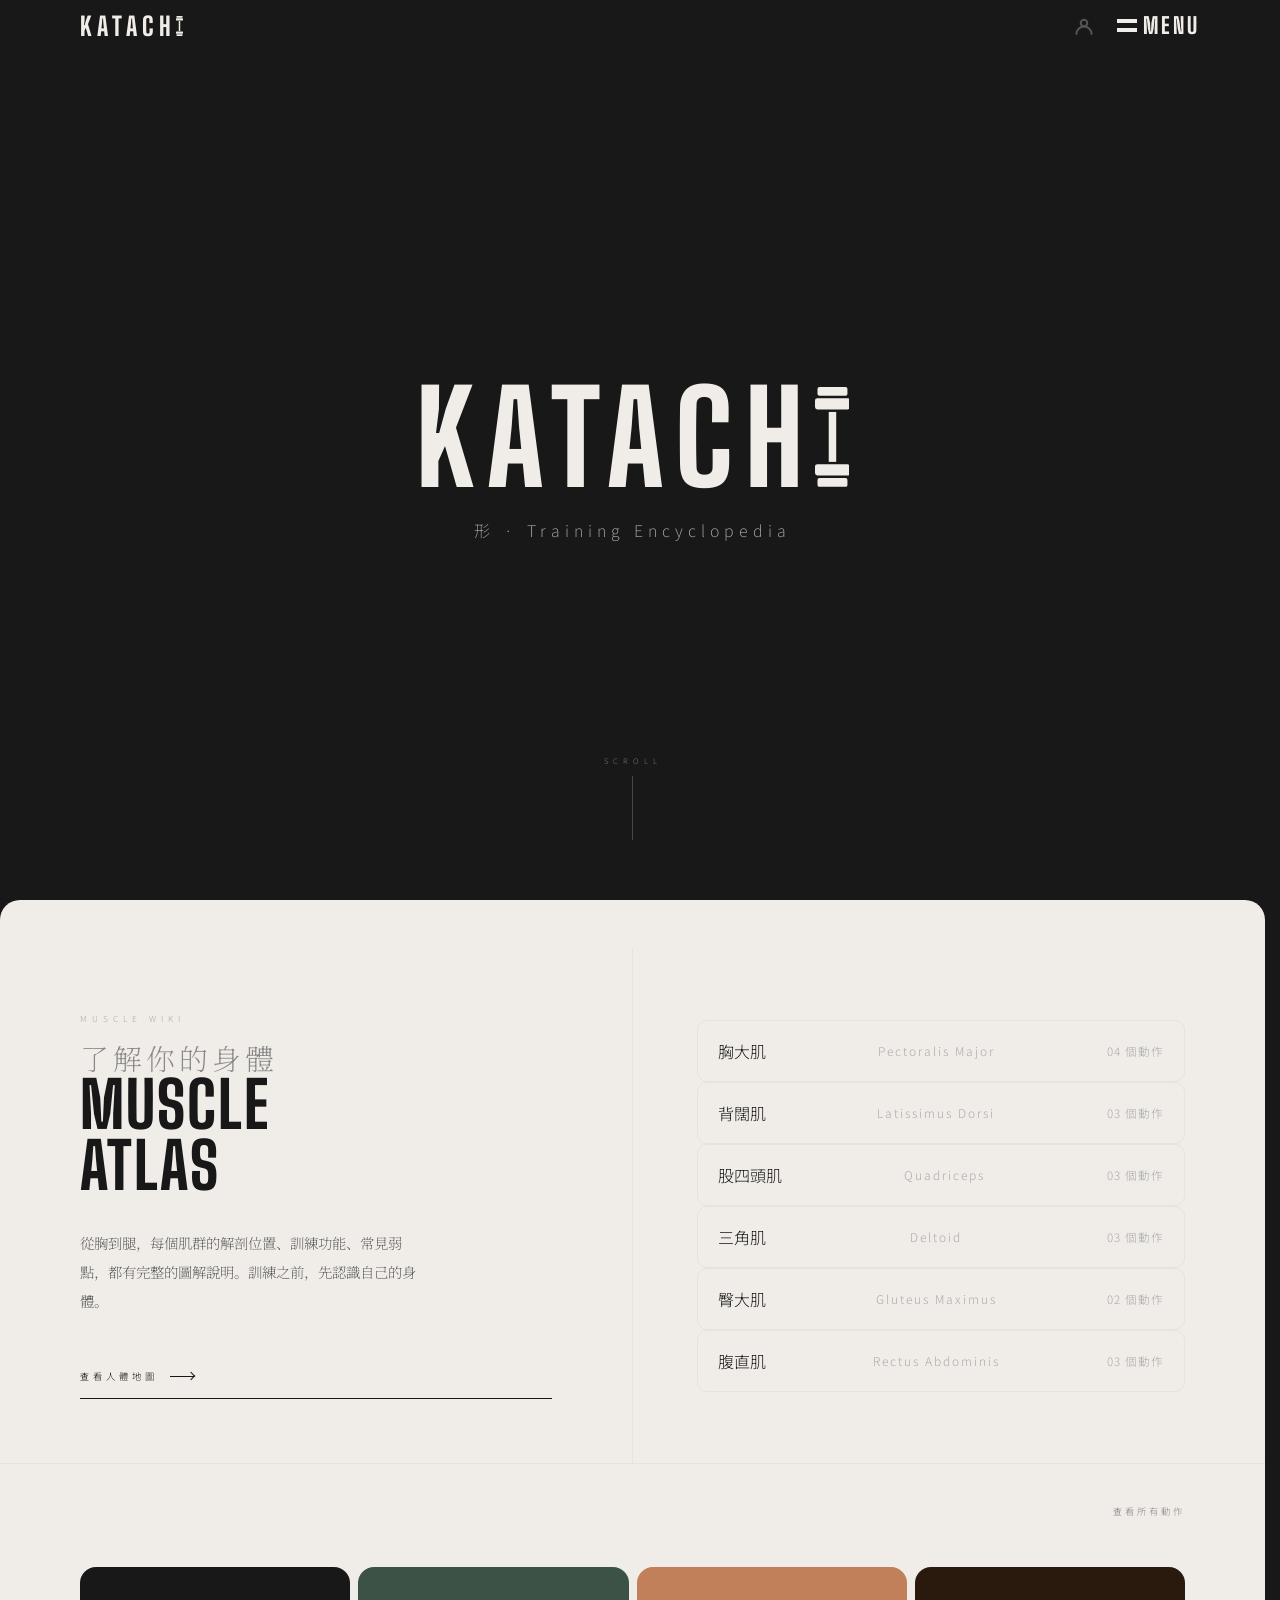
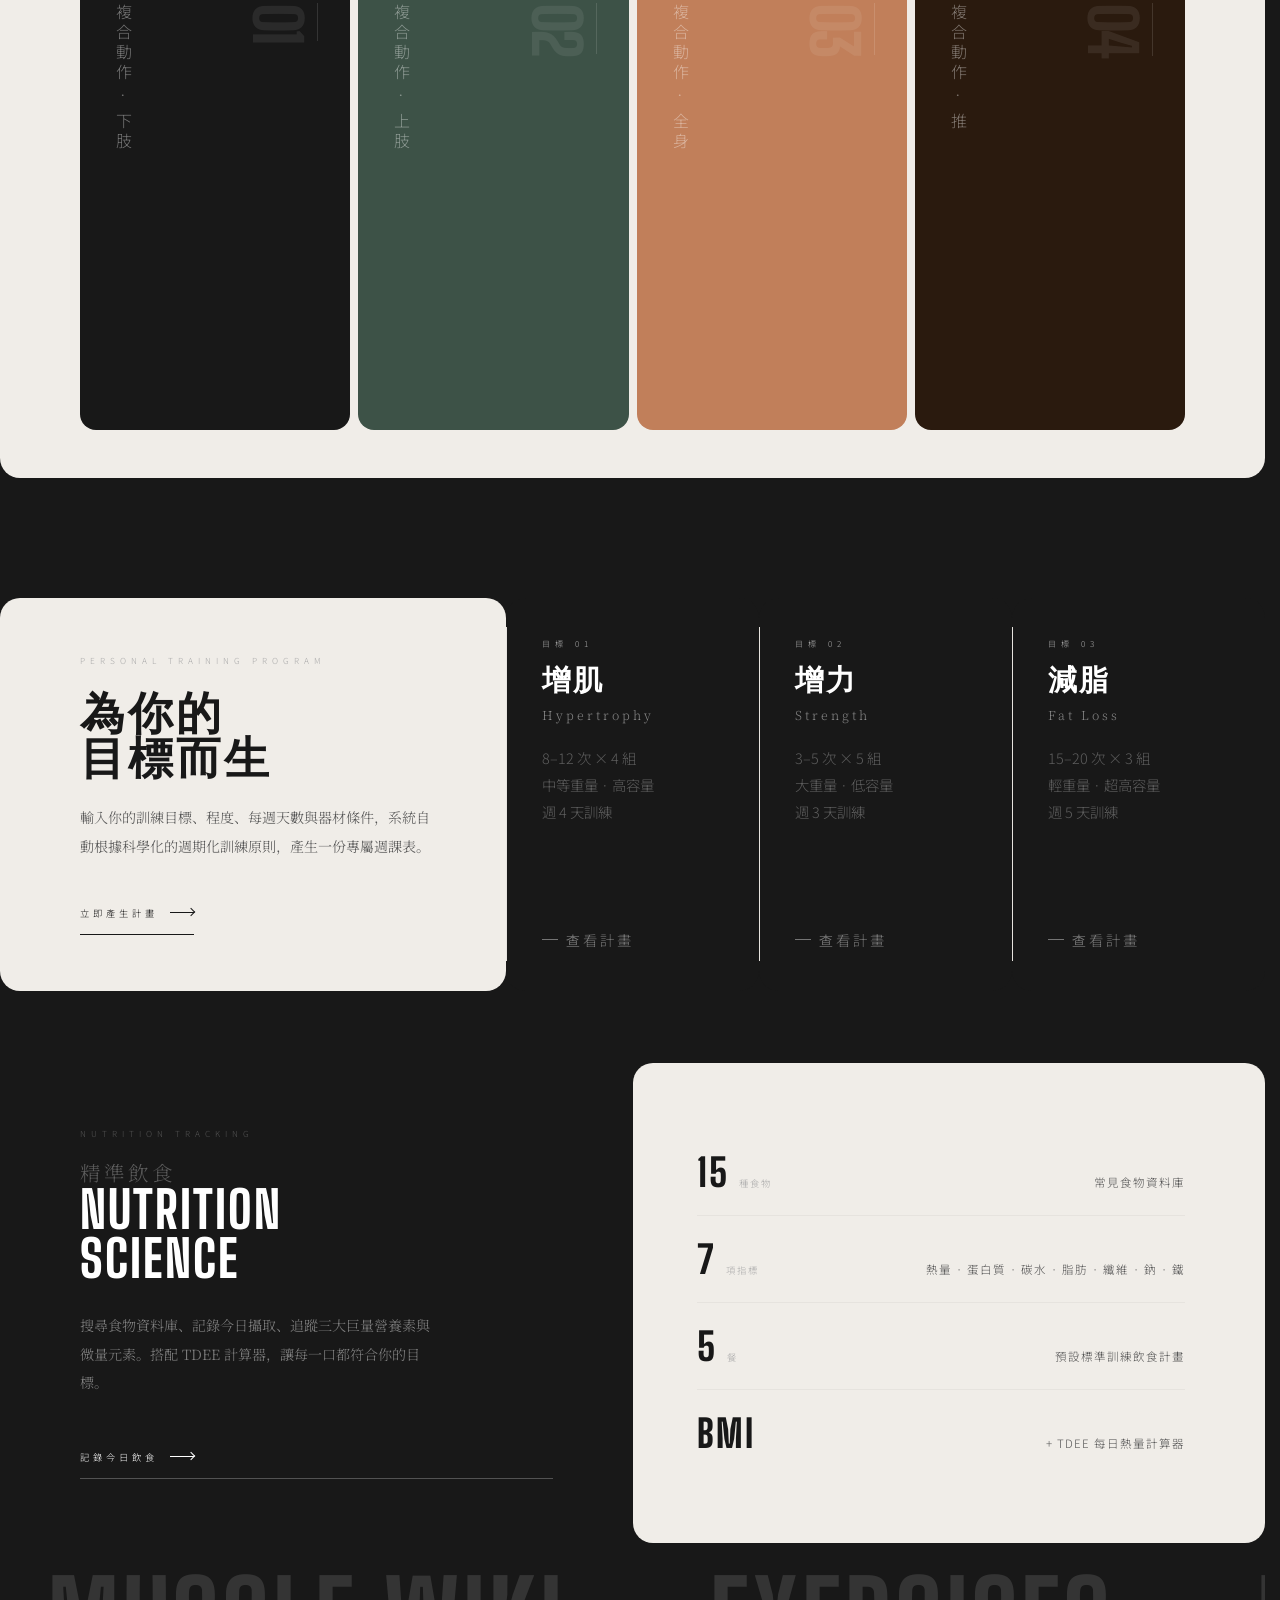
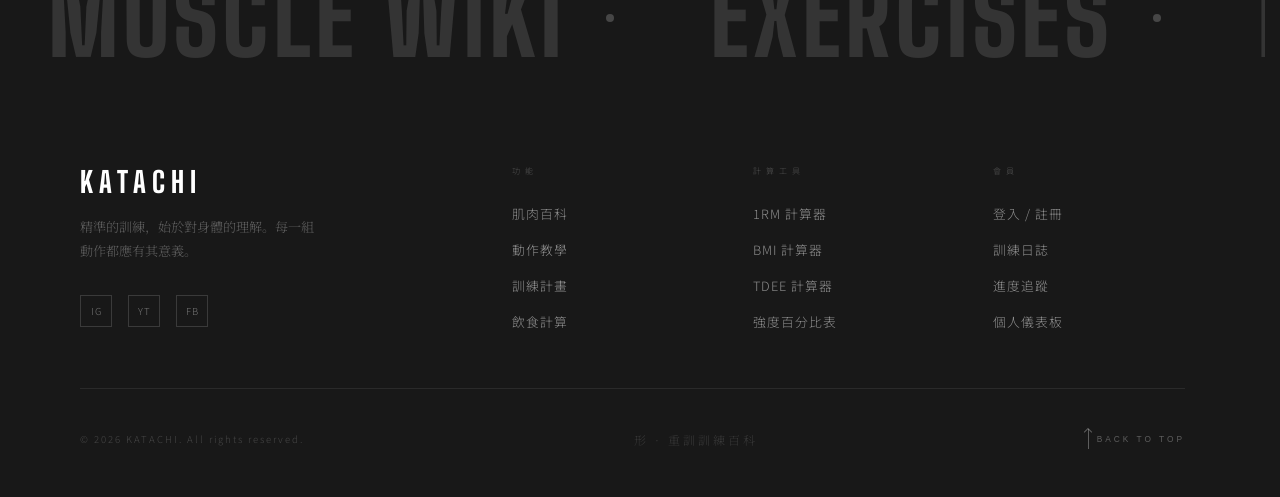
==== commit 0dbf7fa1: "Add nutrition styles and scroll animation" ====
--- a/katachi首頁/katachi-index .html
+++ b/katachi首頁/katachi-index .html
@@ -355,7 +355,7 @@
             查看計畫
           </div>
         </a>
-        <a href="#" class="program-card">
+        <a href="#" class="program-card dark">
           <div>
             <span class="program-type">目標 02</span>
             <h3 class="program-name">增力</h3>
@@ -367,7 +367,7 @@
             查看計畫
           </div>
         </a>
-        <a href="#" class="program-card">
+        <a href="#" class="program-card dark">
           <div>
             <span class="program-type">目標 03</span>
             <h3 class="program-name">減脂</h3>
--- a/katachi首頁/index.css
+++ b/katachi首頁/index.css
@@ -274,7 +274,7 @@
   background-size: cover;
   background-position: center;
   background-repeat: no-repeat;
-  background-image: url(../kristaps-ungurs-3t7MOuYkB4o-unsplash.jpg); /* 加這行 */
+  background-image: url(../images/首頁圖.jpg); /* 加這行 */
 }
 
 
@@ -729,7 +729,8 @@
 }
 .muscle-desc {
   font-family: var(--font-serif);
-  font-size: 0.92rem;
+  font-size: 0.9rem;
+  font-weight: 200;
   line-height: 2;
   color: var(--color-grey);
   max-width: 340px;
@@ -1031,8 +1032,10 @@
 .program-card.dark {
   background: var(--color-black);
   color: #fff;
+  border-radius: 20px;
 }
 .program-card.dark:hover { background: #fafaf8; color: #000; }
+
 .program-type {
   font-size: 0.5rem;
   letter-spacing: 5px;
@@ -1041,7 +1044,7 @@
   margin-bottom: 16px;
   display: block;
 }
-.program-card.dark .program-type { color: rgba(255,255,255,0.3); }
+
 .program-name {
   font-family: var(--font-brand);
   font-weight: 800;
@@ -1059,18 +1062,16 @@
   letter-spacing: 3px;
   margin-bottom: 20px;
 }
-.program-card.dark .program-jp { color: rgba(255,255,255,0.3); }
 .program-detail {
-  font-size: 0.72rem;
+  font-size: 0.9rem;
   line-height: 1.9;
-  color: var(--color-grey);
-}
-.program-card.dark .program-detail { color: rgba(255,255,255,0.5); }
+  color: rgba(255,255,255,0.3);
+}
 .program-arrow {
   display: flex;
   align-items: center;
   gap: 8px;
-  font-size: 0.52rem;
+  font-size: 0.9rem;
   letter-spacing: 3px;
   text-transform: uppercase;
   color: var(--color-grey-mid);
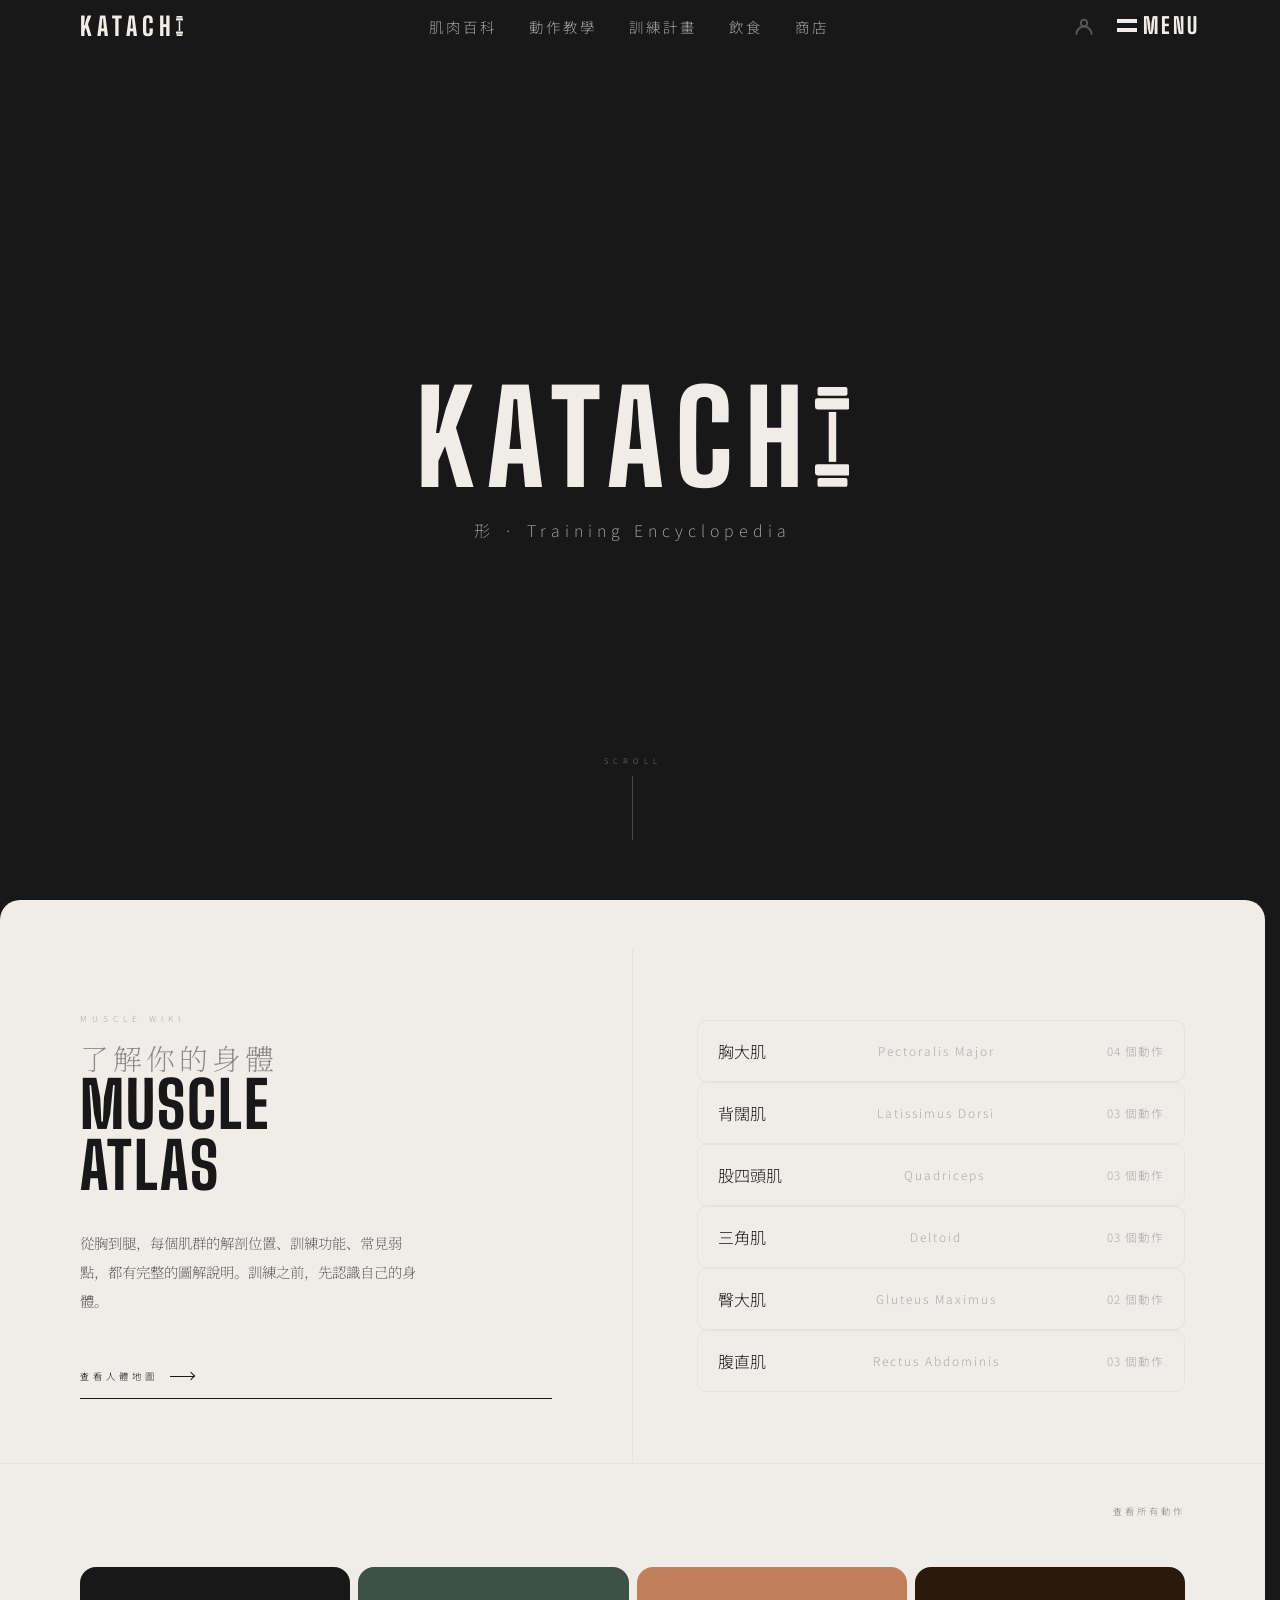
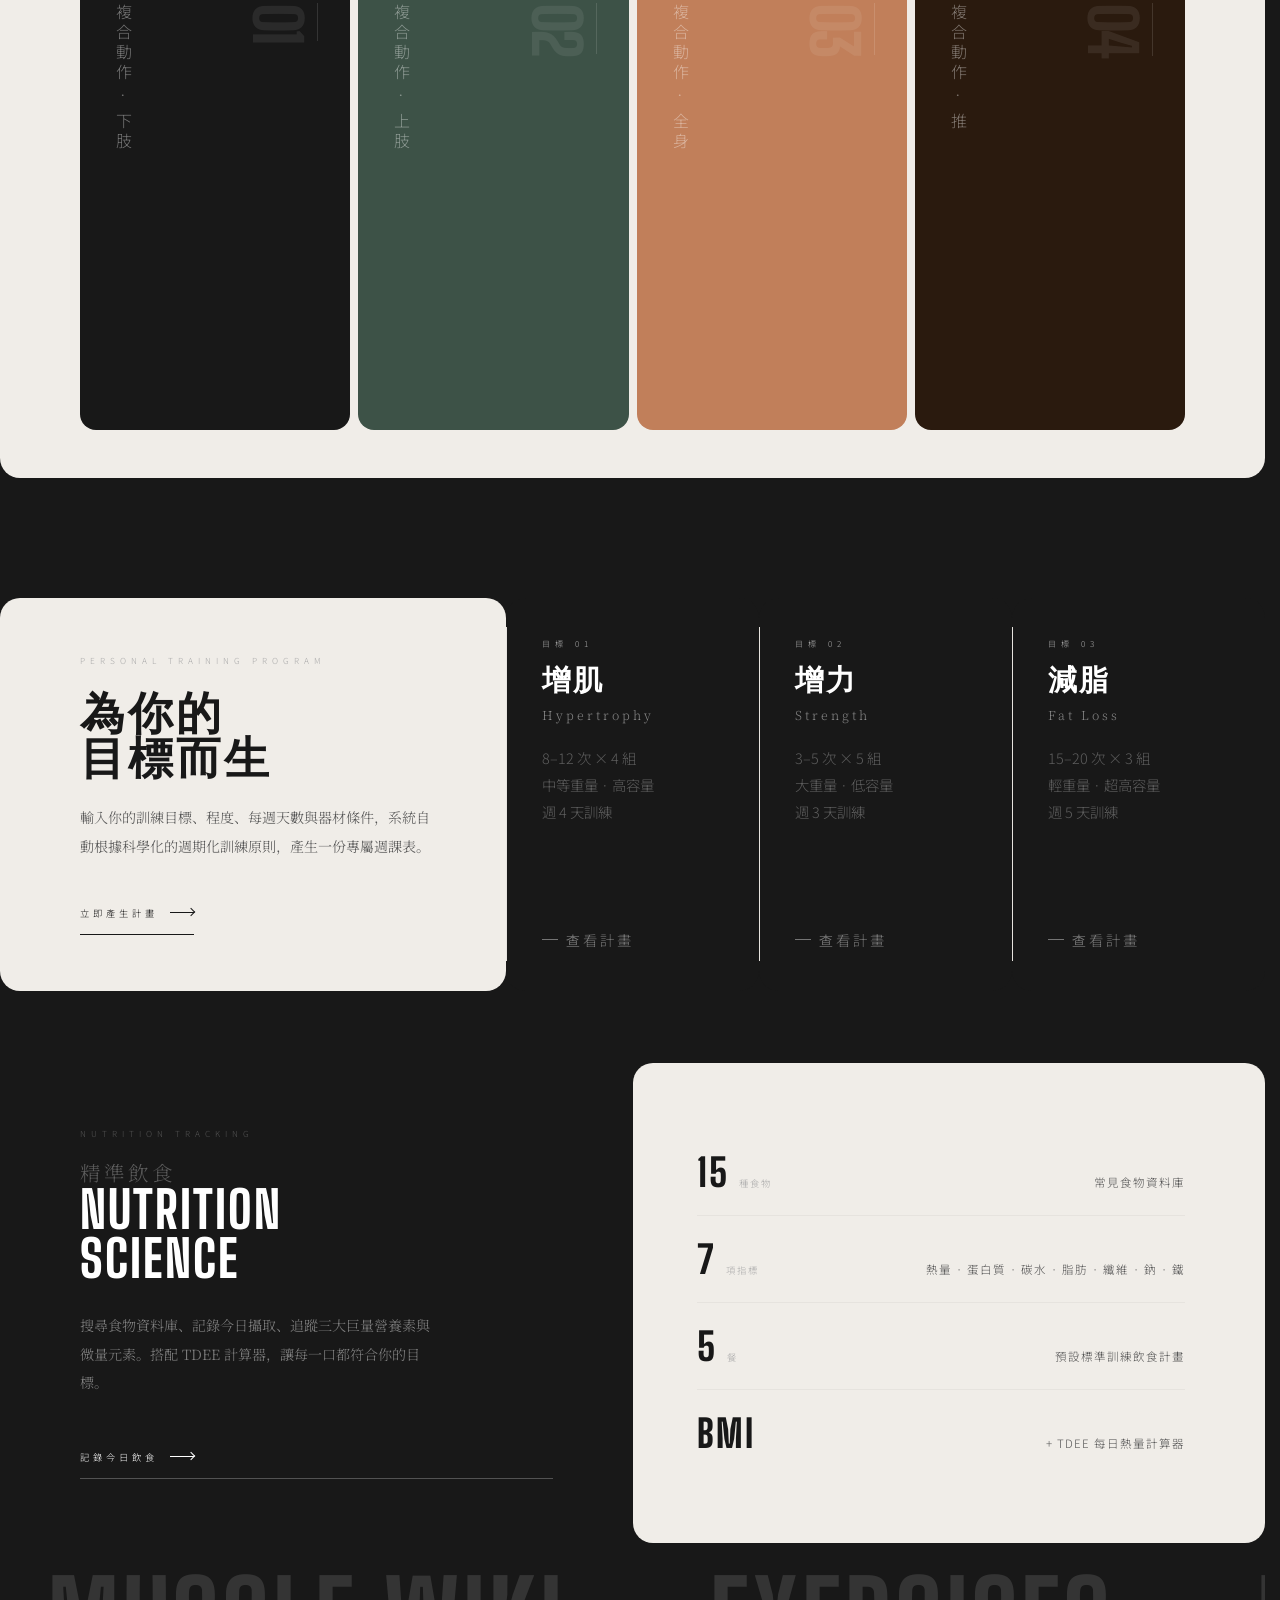
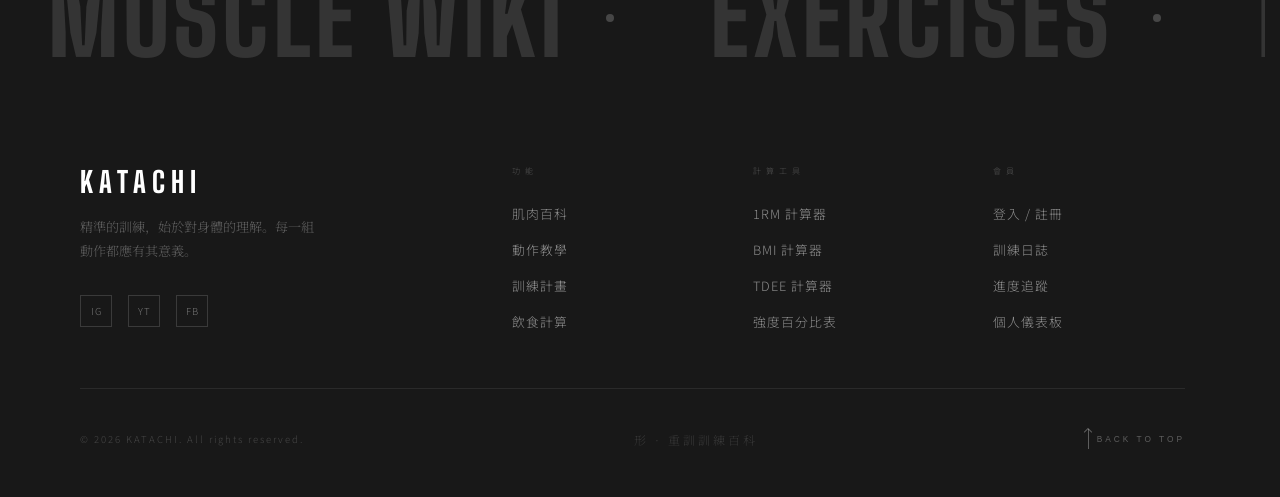
==== commit a6d36fe0: "新增program頁面" ====
--- a/katachi首頁/katachi-index .html
+++ b/katachi首頁/katachi-index .html
@@ -19,6 +19,8 @@
 
   <!-- 3. 首頁樣式 -->
   <link rel="stylesheet" href="index.css">
+
+  <script src="index.js" defer></script>
 </head>
 
 <body>
@@ -135,7 +137,7 @@
       <li><a href="#">肌肉百科</a></li>
       <li><a href="#">動作教學</a></li>
       <li><a href="#">訓練計畫</a></li>
-      <li><a href="#">飲食</a></li>
+      <li><a href="../nutrition/nutrition.html">飲食</a></li>
       <li><a href="#">商店</a></li>
     </ul>
     <div class="nav-right">
@@ -506,96 +508,6 @@
     </footer>
   </div>
 
-  <script>
-    /* ── 屏風選單 ── */
-    const byobu = document.getElementById('byobu');
-    const menuContent = document.getElementById('menu-content');
-
-    function openMenu() {
-      byobu.style.pointerEvents = 'all';
-      byobu.classList.remove('closing');
-      byobu.classList.add('open');
-      setTimeout(() => menuContent.classList.add('open'), 400);
-      document.body.style.overflow = 'hidden';
-    }
-
-    function closeMenu() {
-      const closeBtn = document.querySelector('.mc-close');
-      if (closeBtn) {
-        closeBtn.classList.add('spinning');
-        setTimeout(() => closeBtn.classList.remove('spinning'), 400);
-      }
-      menuContent.classList.remove('open');
-      byobu.classList.remove('open');
-      byobu.classList.add('closing');
-      setTimeout(() => {
-        byobu.style.pointerEvents = 'none';
-        byobu.classList.remove('closing');
-        document.body.style.overflow = '';
-      }, 800);
-    }
-    const navbar = document.getElementById('nav');
-
-    window.addEventListener('scroll', () => {
-      if (window.scrollY > 50) {
-        navbar.classList.add('shrink');
-      } else {
-        navbar.classList.remove('shrink');
-      }
-    });
-    /* ESC 鍵關閉選單 */
-    document.addEventListener('keydown', e => {
-      if (e.key === 'Escape') closeMenu();
-    });
-
-    /* ══════════════════════════════
-       滾動鎖定（intro 期間攔截所有滾動）
-    ══════════════════════════════ */
-    document.documentElement.classList.add('intro-active');
-
-    const lockScroll = e => e.preventDefault();
-    window.addEventListener('wheel', lockScroll, { passive: false });
-    window.addEventListener('touchmove', lockScroll, { passive: false });
-
-    /* ══════════════════════════════
-       自動過場邏輯
-    ══════════════════════════════ */
-    const introScreen = document.getElementById('intro-screen');
-    const nav = document.getElementById('nav');
-    const homeContent = document.getElementById('home-content');
-    const transTop = document.getElementById('transition-top');
-    const transBot = document.getElementById('transition-bot');
-
-    function startTransition() {
-
-      /* 步驟 1：intro 畫面淡出 */
-      introScreen.classList.add('hide');
-
-      /* 步驟 2：G 過場——上下兩半分開 */
-      setTimeout(() => {
-        transTop.classList.add('split');
-        transBot.classList.add('split');
-      }, 200);
-
-      /* 步驟 3：nav 滑入 */
-      setTimeout(() => {
-        nav.classList.add('visible');
-      }, 400);
-
-      /* 步驟 4：過場完成，解除滾動鎖定 */
-      setTimeout(() => {
-        transTop.classList.add('done');
-        transBot.classList.add('done');
-        window.removeEventListener('wheel', lockScroll);
-        window.removeEventListener('touchmove', lockScroll);
-        document.documentElement.classList.remove('intro-active');
-      }, 1400);
-    }
-
-    /* 動畫跑完（2s）後自動觸發 */
-    setTimeout(startTransition, 2000);
-  </script>
-
 </body>
 
 </html>
--- a/katachi首頁/index.css
+++ b/katachi首頁/index.css
@@ -210,14 +210,10 @@
   align-items: center;
   list-style: none;
   opacity: 0;
-  visibility: hidden;
-  transform: translateY(-6px);
-  max-width: 0;
-  overflow: hidden;
-  transition: opacity 0.3s ease 0.2s,
-                visibility 0.3s ease 0.2s,
-                transform 0.3s ease 0.2s,
-                max-width 0.4s ease;
+  transition: opacity 0.4s ease 0.3s; /* 比 nav 晚 0.3s 淡入 */
+}
+#nav.visible .nav-links {
+  opacity: 1;
 }
 
 .nav-links a {
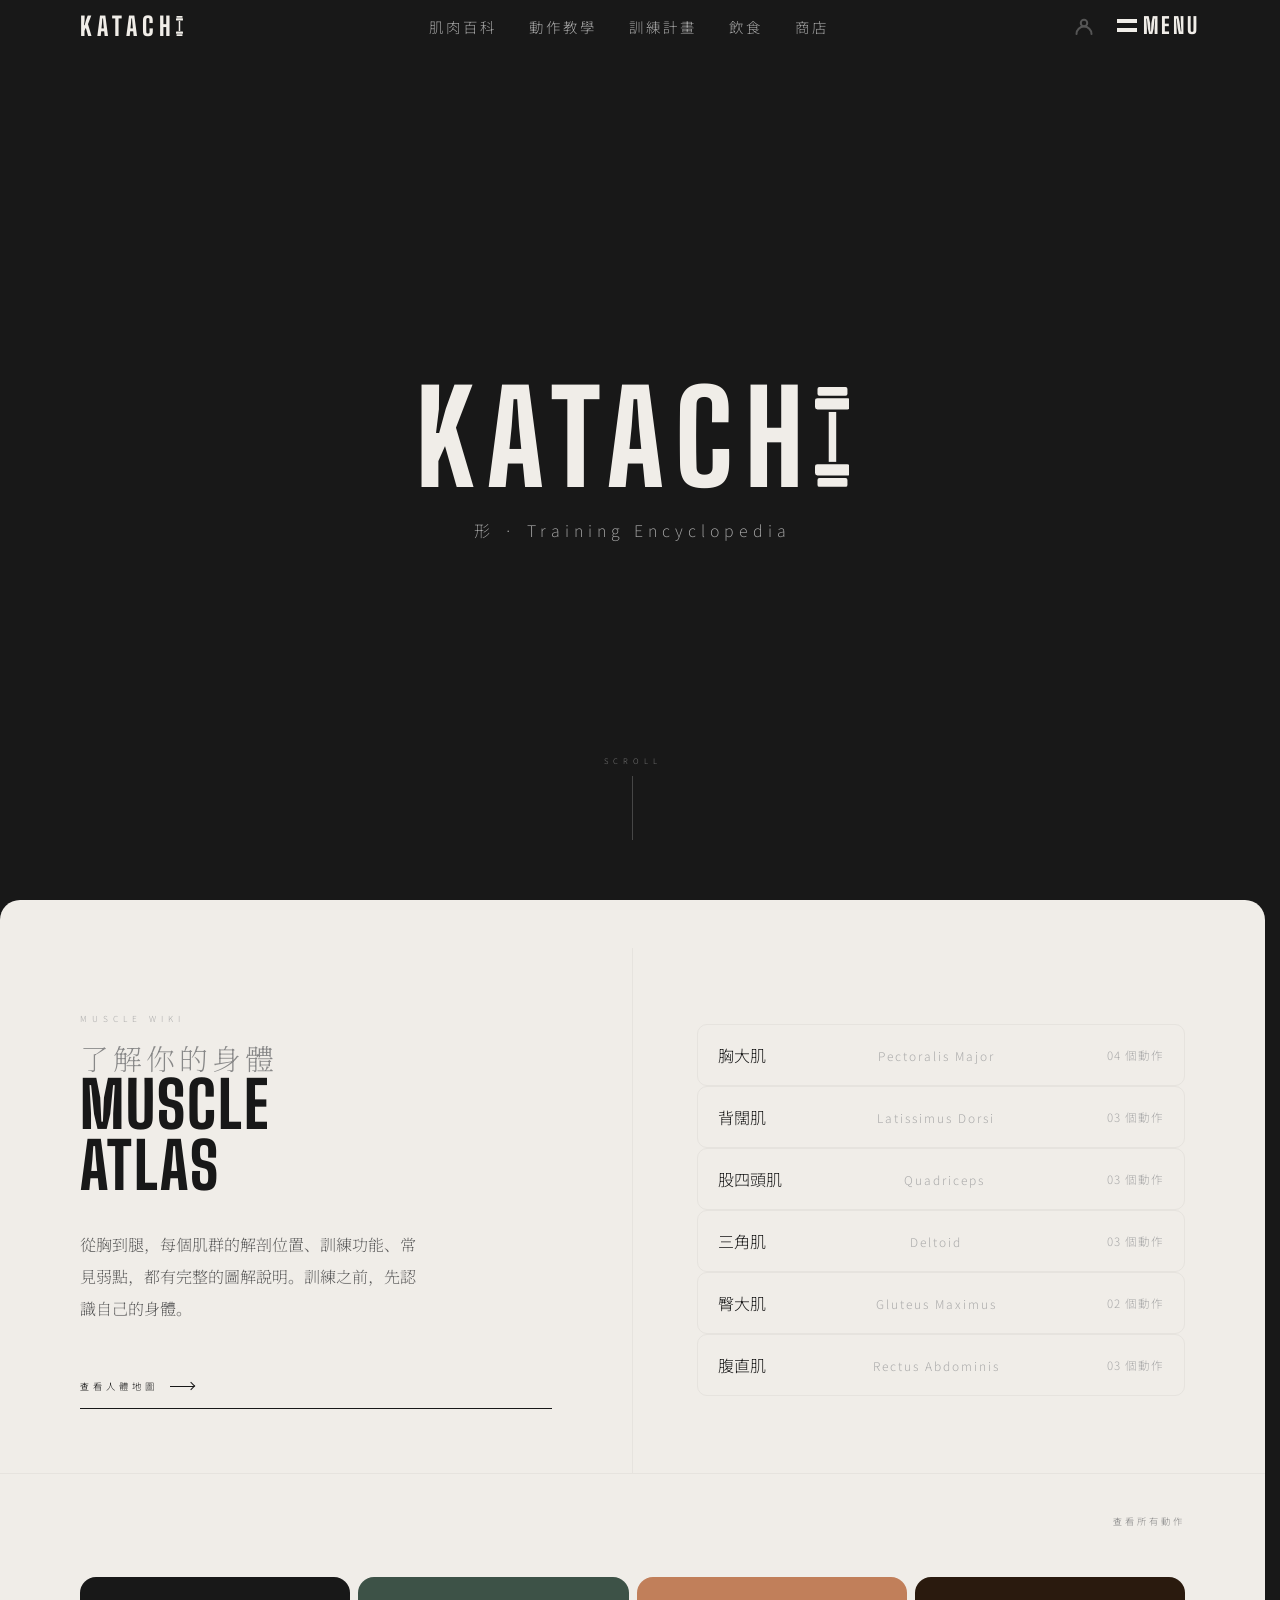
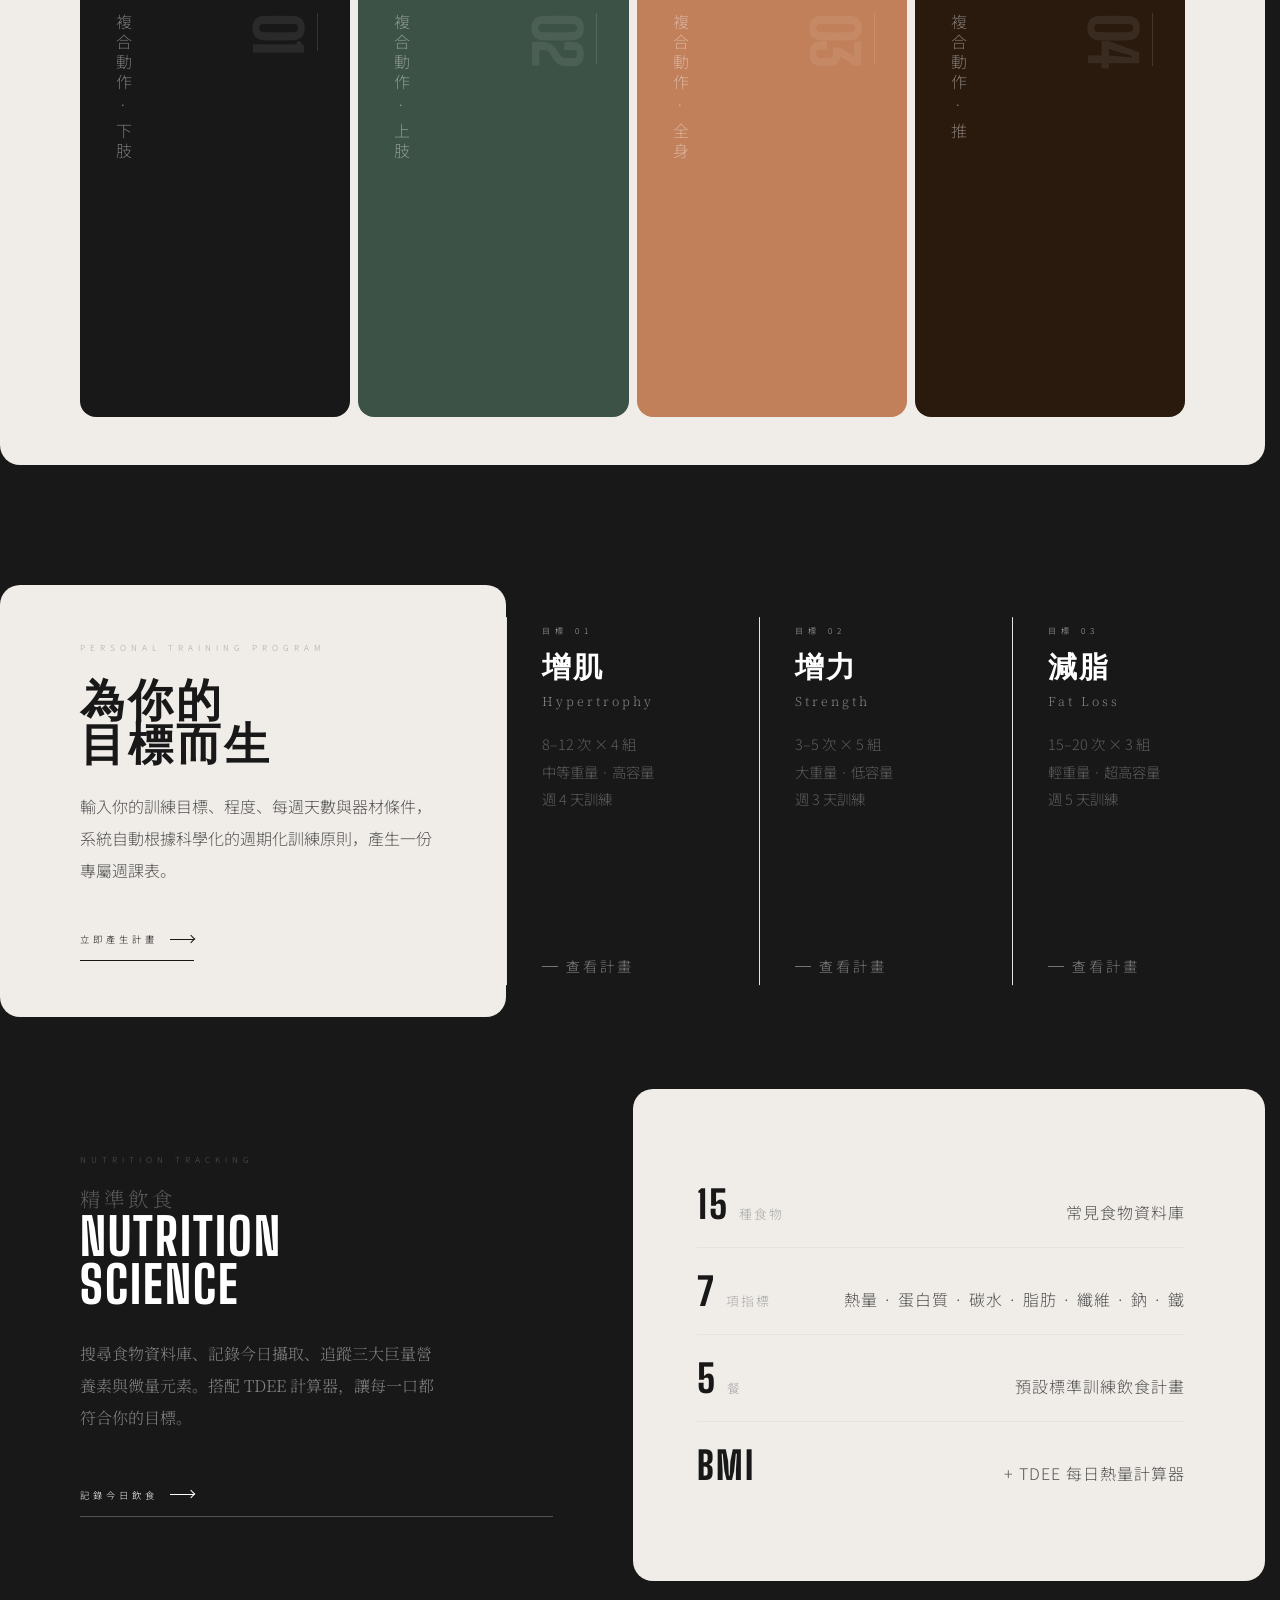
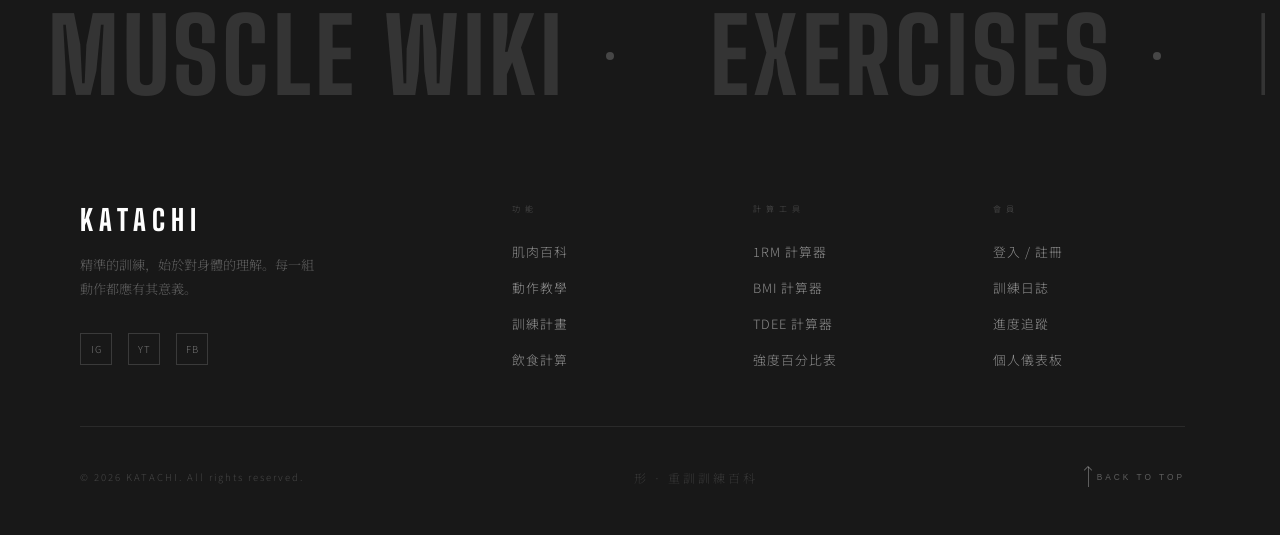
==== commit a306a5fd: "修改execrise" ====
--- a/katachi首頁/katachi-index .html
+++ b/katachi首頁/katachi-index .html
@@ -40,7 +40,7 @@
     <div class="mc-left">
       <ul class="mc-links">
         <li class="mc-item">
-          <a class="mc-link" href="#" onclick="closeMenu()">
+          <a class="mc-link" href="../muscle-map/exercise.html" onclick="closeMenu()">
             <span class="mc-num">01</span>
             <span class="mc-text-wrap"><span class="mc-text">肌肉百科</span></span>
             <span class="mc-en">Muscle Wiki</span>
@@ -54,14 +54,14 @@
           </a>
         </li>
         <li class="mc-item">
-          <a class="mc-link" href="#" onclick="closeMenu()">
+          <a class="mc-link" href="../program/programs.html" onclick="closeMenu()">
             <span class="mc-num">03</span>
             <span class="mc-text-wrap"><span class="mc-text">訓練計畫</span></span>
             <span class="mc-en">Programs</span>
           </a>
         </li>
         <li class="mc-item">
-          <a class="mc-link" href="#" onclick="closeMenu()">
+          <a class="mc-link" href="../nutrition/nutrition.html" onclick="closeMenu()">
             <span class="mc-num">04</span>
             <span class="mc-text-wrap"><span class="mc-text">飲食計算</span></span>
             <span class="mc-en">Nutrition</span>
@@ -134,9 +134,9 @@
           <rect x="2" y="73" width="24" height="7" rx="1.5" fill="currentColor" />
         </svg></span></a>
     <ul class="nav-links">
-      <li><a href="#">肌肉百科</a></li>
+      <li><a href="../muscle-map/index.html">肌肉百科</a></li>
       <li><a href="#">動作教學</a></li>
-      <li><a href="#">訓練計畫</a></li>
+      <li><a href="../program/programs.html">訓練計畫</a></li>
       <li><a href="../nutrition/nutrition.html">飲食</a></li>
       <li><a href="#">商店</a></li>
     </ul>
@@ -263,7 +263,7 @@
           </div>
           <div class="ex-card-info">
             <h3 class="ex-title">槓鈴深蹲</h3>
-            <p class="ex-desc">下肢訓練之王。同時刺激股四頭肌、臀大肌、腿後肌，是增肌與增力計畫的核心動作。</p>
+            <p class="ex-desc">下肢訓練之王</p>
             <div class="ex-tags">
               <span class="ex-pill">槓鈴</span>
               <span class="ex-pill">中階</span>
@@ -280,7 +280,7 @@
           </div>
           <div class="ex-card-info">
             <h3 class="ex-title">槓鈴臥推</h3>
-            <p class="ex-desc">胸部訓練的基礎動作。主攻胸大肌，三角肌前束與三頭肌協同參與，是上肢推系統的代表。</p>
+            <p class="ex-desc">胸部訓練的基礎動作,胸大肌是上肢推系統的代表</p>
             <div class="ex-tags">
               <span class="ex-pill">槓鈴</span>
               <span class="ex-pill">初學</span>
@@ -297,7 +297,7 @@
           </div>
           <div class="ex-card-info">
             <h3 class="ex-title">硬拉</h3>
-            <p class="ex-desc">全身性力量動作。從地面拉起槓鈴，訓練後鏈肌群、豎脊肌、握力，是衡量絕對力量的黃金標準。</p>
+            <p class="ex-desc">全身性力量動作</p>
             <div class="ex-tags">
               <span class="ex-pill">槓鈴</span>
               <span class="ex-pill">進階</span>
@@ -314,7 +314,7 @@
           </div>
           <div class="ex-card-info">
             <h3 class="ex-title">肩推</h3>
-            <p class="ex-desc">上肢推系列的垂直動作代表。主攻三角肌前束與中束，同時強化斜方肌與三頭肌的穩定能力。</p>
+            <p class="ex-desc">上肢推系列的垂直動作代表,主攻三角肌前束與中束</p>
             <div class="ex-tags">
               <span class="ex-pill">槓鈴</span>
               <span class="ex-pill">中階</span>
--- a/katachi首頁/index.css
+++ b/katachi首頁/index.css
@@ -413,7 +413,7 @@
   transition: transform 0.75s var(--ease-inout);
 }
 
-#byobu-left  { left: 0;  transform: translateX(-100%); }
+#byobu-left  { left:  0; transform: translateX(-100%); }
 #byobu-right { right: 0; transform: translateX(100%); }
 
 #byobu.open { pointer-events: all; }
@@ -725,7 +725,7 @@
 }
 .muscle-desc {
   font-family: var(--font-serif);
-  font-size: 0.9rem;
+  font-size: 1rem;
   font-weight: 200;
   line-height: 2;
   color: var(--color-grey);
@@ -984,8 +984,8 @@
   margin-bottom: 24px;
 }
 .program-intro-desc {
-  font-family: var(--font-serif);
-  font-size: 0.88rem;
+
+  font-size: 1rem;
   line-height: 2;
   color: var(--color-grey);
   flex: 1;
@@ -1133,7 +1133,7 @@
 }
 .nutrition-desc {
   font-family: var(--font-serif);
-  font-size: 0.88rem;
+  font-size: 1rem;
   line-height: 2;
   color: rgba(255,255,255,0.45);
   max-width: 360px;
@@ -1192,14 +1192,14 @@
   letter-spacing: 2px;
 }
 .nutrition-stat-unit {
-  font-size: 0.58rem;
+  font-size: 0.8rem;
   letter-spacing: 2px;
   text-transform: uppercase;
   color: var(--color-grey-mute);
   margin-left: 6px;
 }
 .nutrition-stat-desc {
-  font-size: 0.72rem;
+  font-size: 1rem;
   letter-spacing: 1px;
   color: var(--color-grey);
   text-align: right;
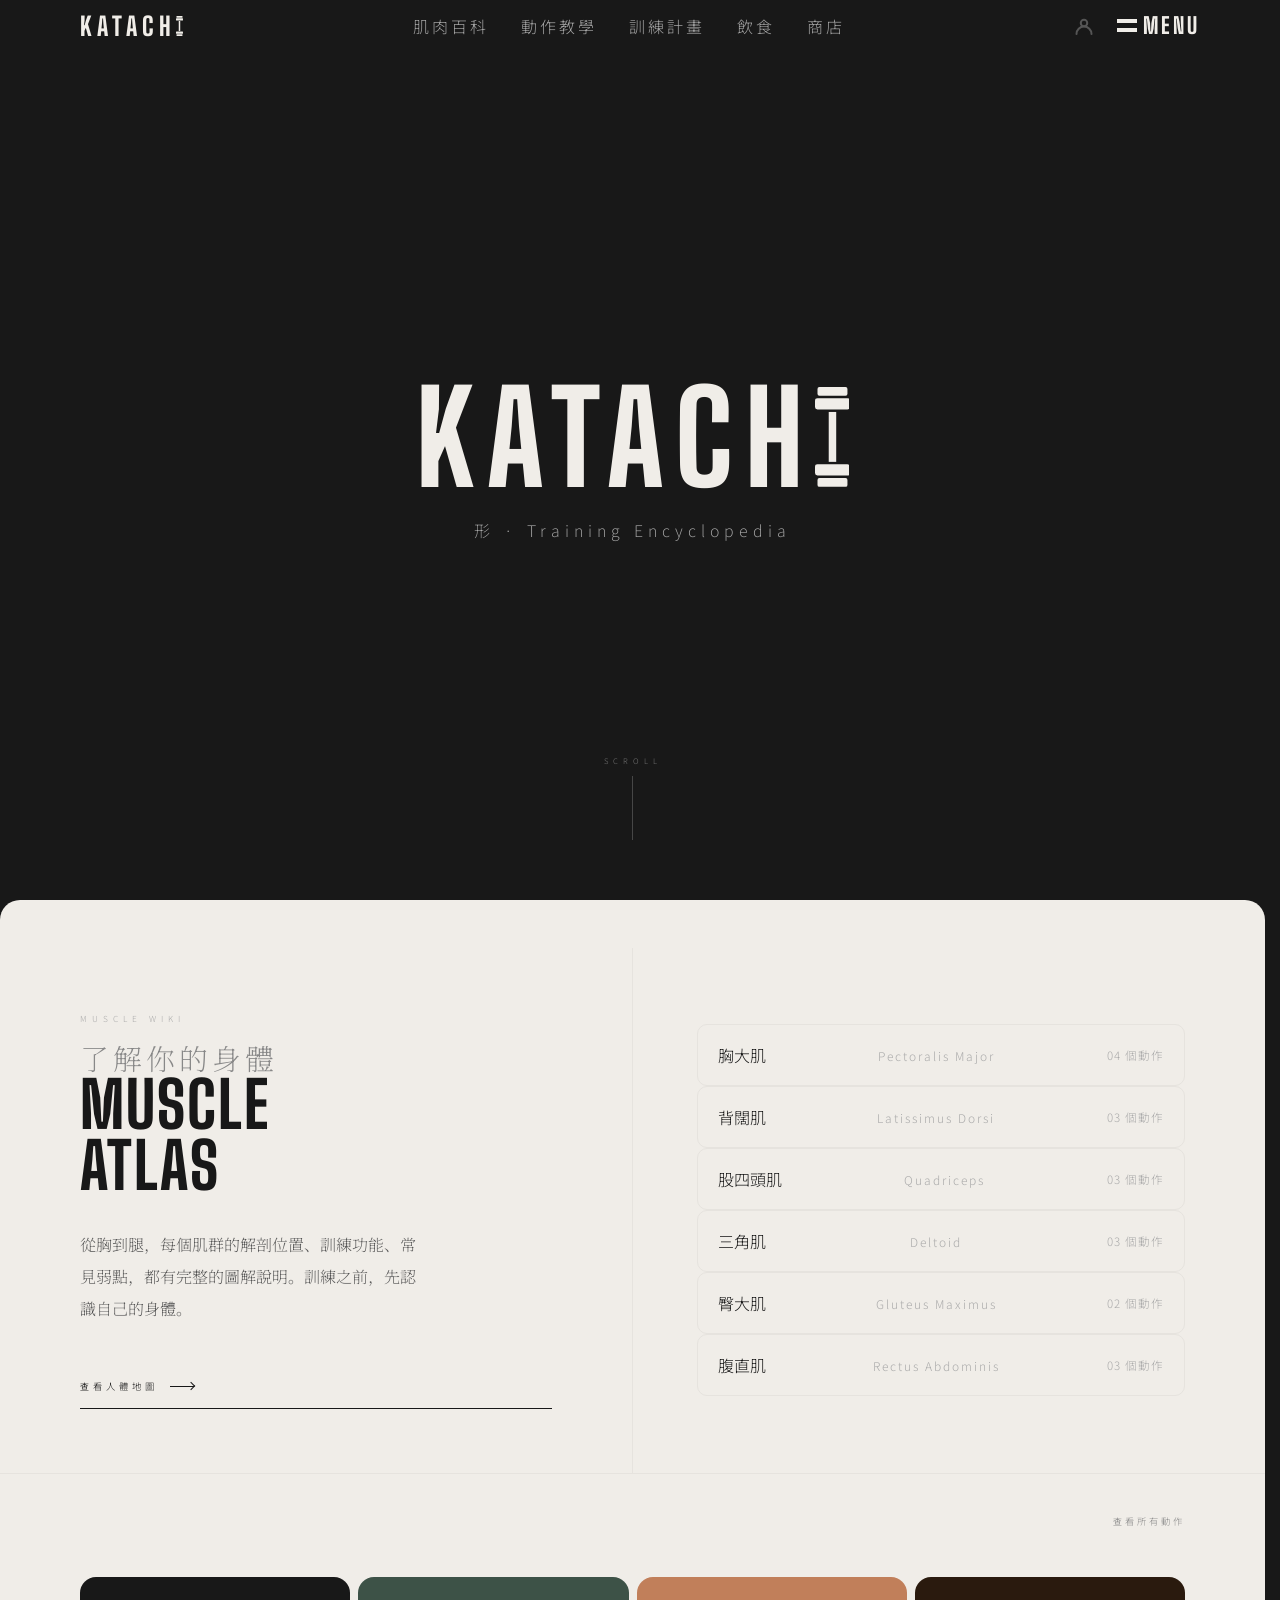
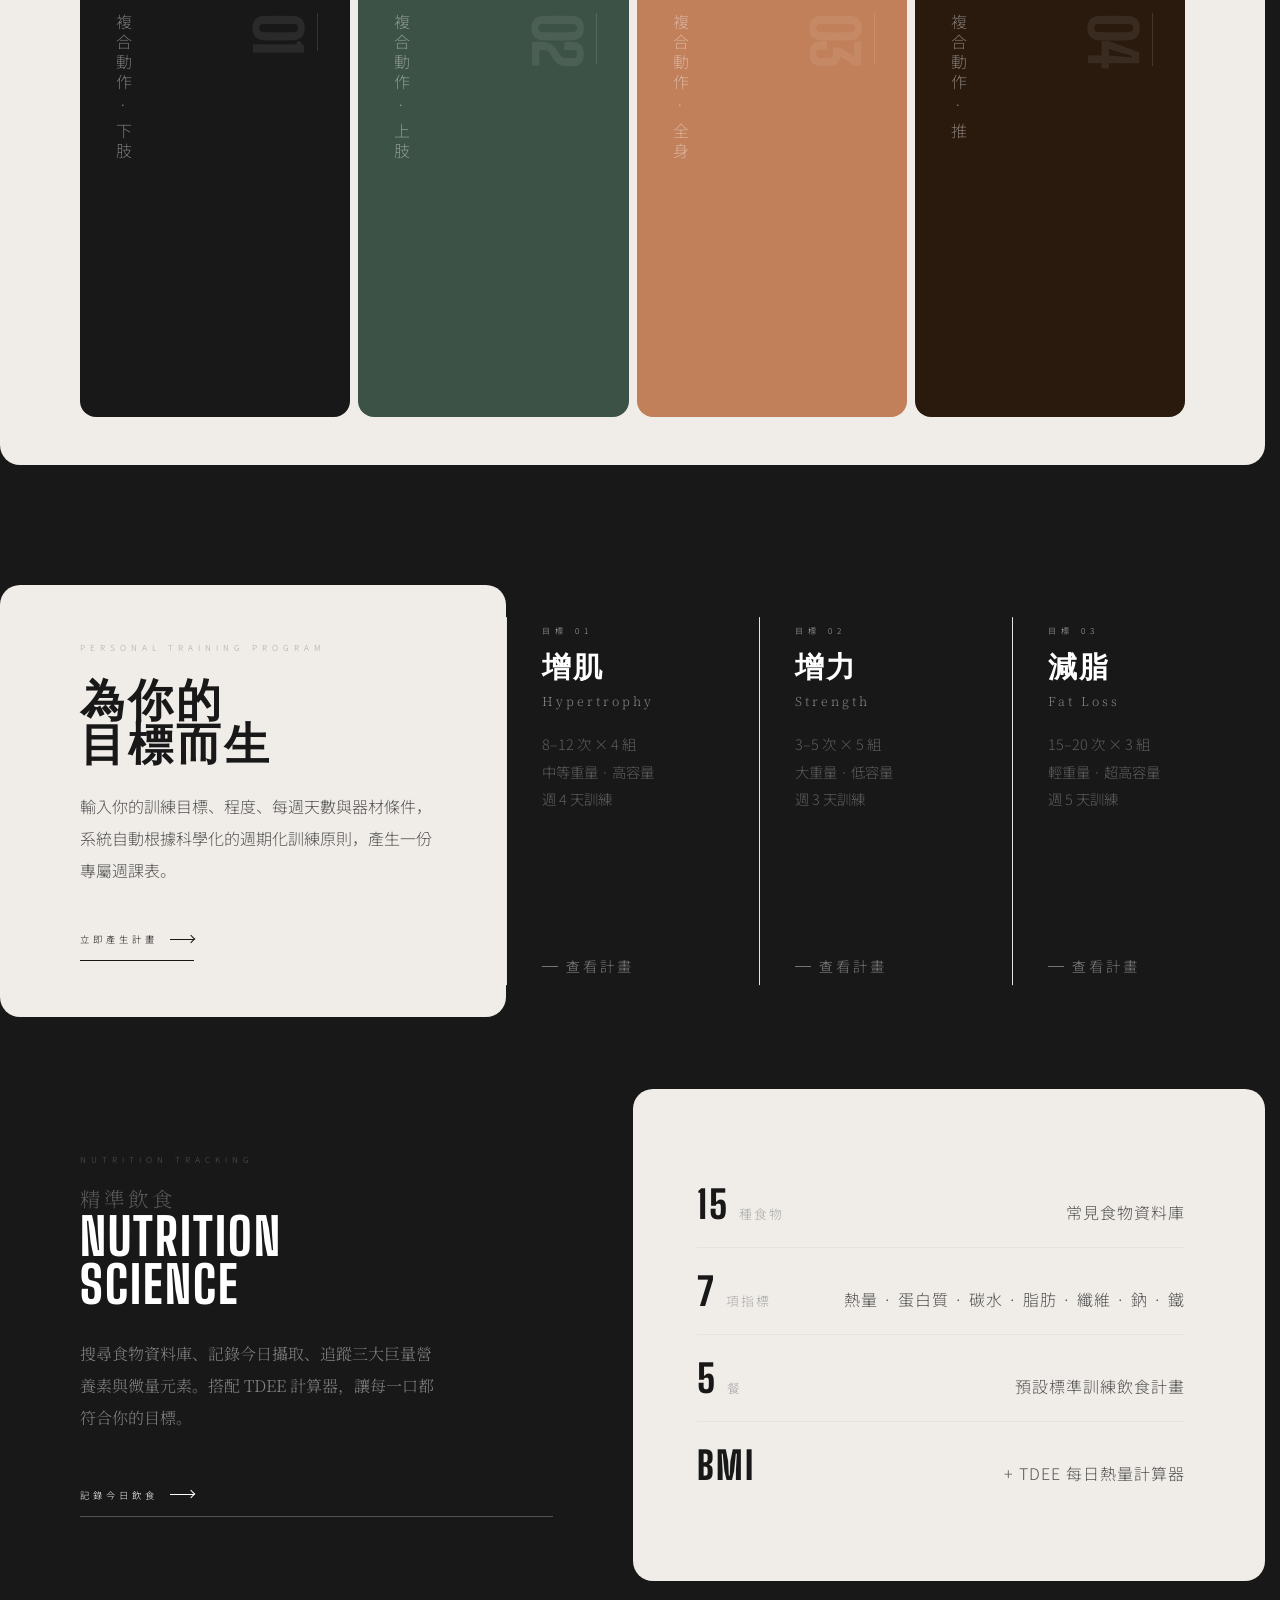
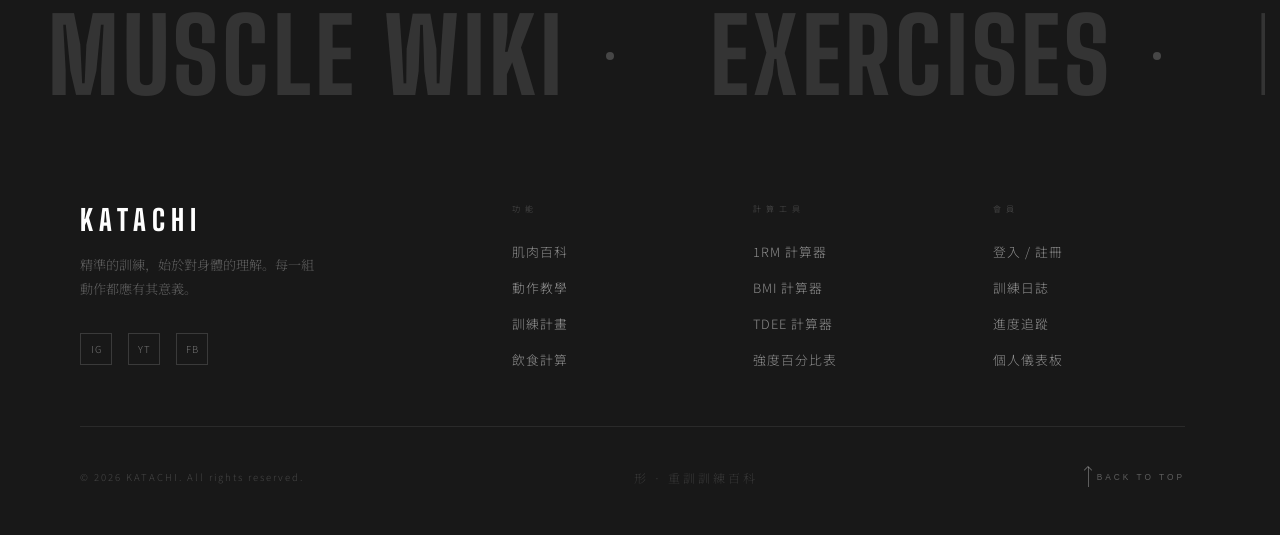
==== commit 5fb659e4: "新增登入頁面" ====
--- a/katachi首頁/katachi-index .html
+++ b/katachi首頁/katachi-index .html
@@ -141,7 +141,7 @@
       <li><a href="#">商店</a></li>
     </ul>
     <div class="nav-right">
-      <a class="nav-user" href="#" title="會員登入">
+      <a class="nav-user" href="../login/Log_in.html" title="會員登入">
         <svg width="18" height="18" viewBox="0 0 18 18" fill="none" xmlns="http://www.w3.org/2000/svg"
           aria-label="會員登入">
           <circle cx="9" cy="6" r="3.25" stroke="currentColor" stroke-width="2" />
--- a/tokens.css
+++ b/tokens.css
@@ -61,7 +61,7 @@
   --text-h1:      3.2rem;   /* 各頁大標題 */
   --text-h2:      2rem;     /* 區塊標題 */
   --text-h3:      1.2rem;   /* 小標題 */
-  --text-body:    0.9rem;   /* 內文 */
+  --text-body:    1rem;   /* 內文 */
   --text-sub:     0.85rem;  /* 副標題（英文） */
   --text-sub-jp:  0.78rem;  /* 副標題（中日文） */
   --text-label:   1rem;   /* 標籤、nav 文字 */
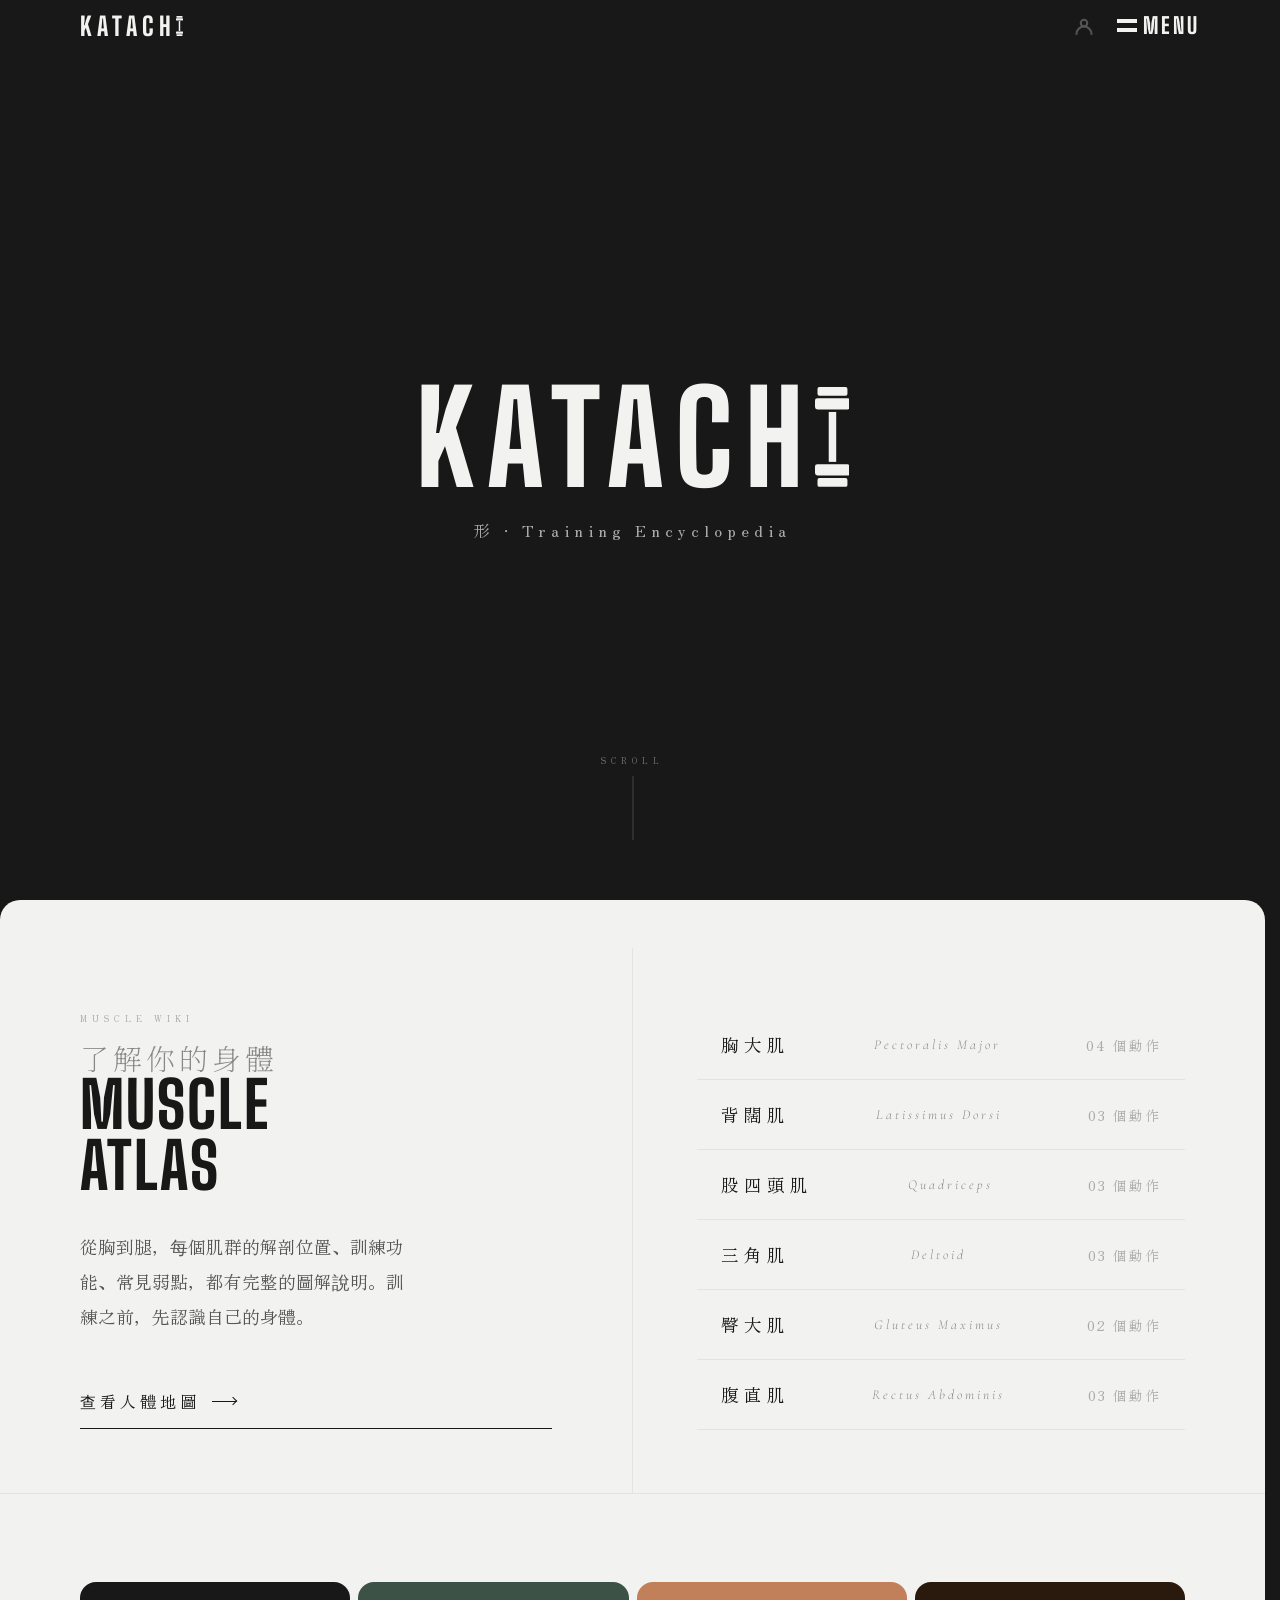
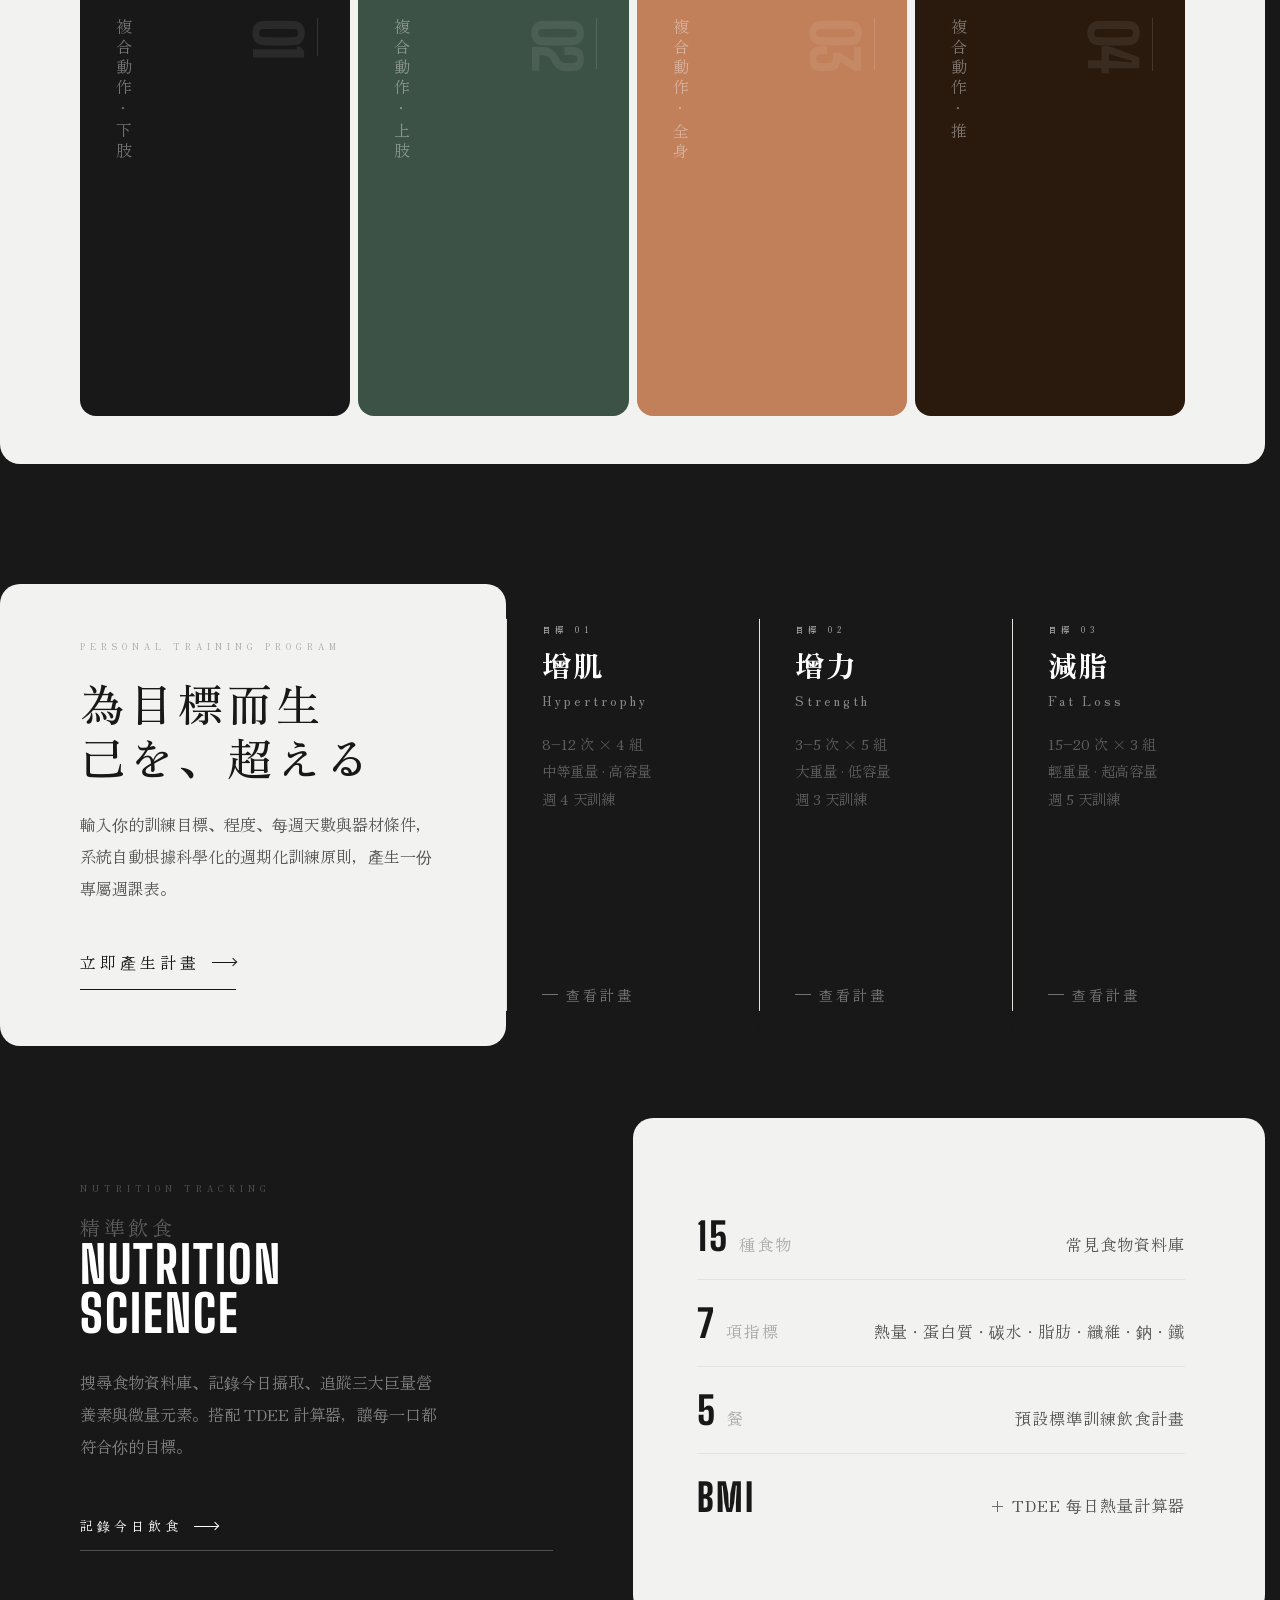
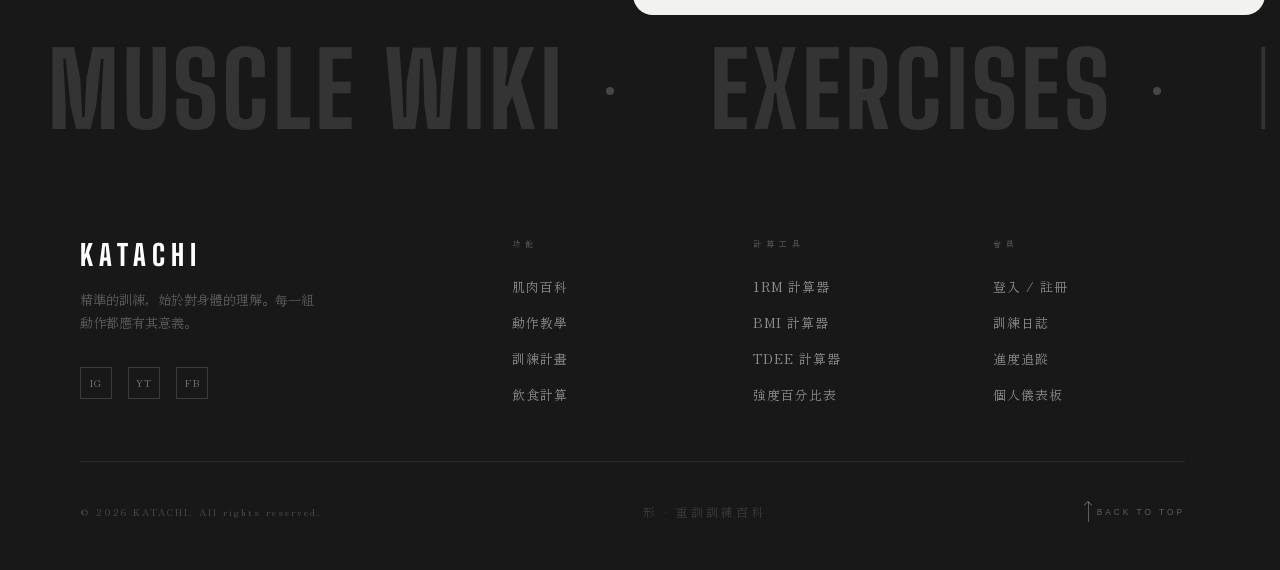
==== commit 962bfaf5: "新增nutrition" ====
--- a/katachi首頁/katachi-index .html
+++ b/katachi首頁/katachi-index .html
@@ -10,6 +10,7 @@
   <link
     href="https://fonts.googleapis.com/css2?family=Big+Shoulders+Display:wght@700;800&family=Cormorant+Garamond:ital,wght@0,300;1,200;1,300&family=Noto+Sans+JP:wght@100;200;300&family=Noto+Serif+JP:wght@200;300;400&display=swap"
     rel="stylesheet">
+  <link href="https://fonts.googleapis.com/css2?family=Zen+Old+Mincho:wght@400;500;600;700;900&display=swap" rel="stylesheet">
 
   <!-- Favicon -->
   <link rel="icon" href="favicon.svg" type="image/svg+xml">
@@ -133,13 +134,13 @@
           <rect x="0" y="62" width="28" height="9" rx="2" fill="currentColor" />
           <rect x="2" y="73" width="24" height="7" rx="1.5" fill="currentColor" />
         </svg></span></a>
-    <ul class="nav-links">
+    <!-- <ul class="nav-links">
       <li><a href="../muscle-map/index.html">肌肉百科</a></li>
       <li><a href="#">動作教學</a></li>
       <li><a href="../program/programs.html">訓練計畫</a></li>
       <li><a href="../nutrition/nutrition.html">飲食</a></li>
       <li><a href="#">商店</a></li>
-    </ul>
+    </ul> -->
     <div class="nav-right">
       <a class="nav-user" href="../login/Log_in.html" title="會員登入">
         <svg width="18" height="18" viewBox="0 0 18 18" fill="none" xmlns="http://www.w3.org/2000/svg"
@@ -205,7 +206,7 @@
               從胸到腿，每個肌群的解剖位置、訓練功能、常見弱點，都有完整的圖解說明。訓練之前，先認識自己的身體。
             </p>
           </div>
-          <a href="muscle-map.html" class="muscle-cta">
+          <a href="../muscle-map/index.html" class="muscle-cta">
             查看人體地圖
             <span class="muscle-cta-arrow"></span>
           </a>
@@ -248,12 +249,10 @@
     <!-- ══════════════════
      02 — 動作教學
 ══════════════════ -->
-
-    <section id="sec-exercise">
+    <section id="sec-exercise"> 
       <div class="sec-header">
         <span class="sec-num"></span>
         <span class="sec-title"></span>
-        <a href="exercises.html" class="sec-link">查看所有動作</a>
       </div>
       <div class="exercise-body">
         <a href="#" class="exercise-card">
@@ -335,12 +334,12 @@
         <div class="program-intro">
           <div>
             <p class="program-intro-label">Personal Training Program</p>
-            <h2 class="program-intro-title">為你的<br>目標而生</h2>
+            <h2 class="program-intro-title">為目標而生<br>己を、超える</h2>
             <p class="program-intro-desc">
               輸入你的訓練目標、程度、每週天數與器材條件，系統自動根據科學化的週期化訓練原則，產生一份專屬週課表。
             </p>
           </div>
-          <a href="programs.html" class="muscle-cta" style="width:fit-content">
+          <a href="../program/programs.html" class="muscle-cta" style="width:fit-content">
             立即產生計畫
             <span class="muscle-cta-arrow"></span>
           </a>
@@ -390,7 +389,6 @@
     <section id="sec-nutrition">
       <div class="sec-header">
         <span class="sec-title"></span>
-        <a href="nutrition.html" class="sec-link"></a>
       </div>
       <div class="nutrition-body">
         <div class="nutrition-left">
@@ -404,7 +402,7 @@
               搜尋食物資料庫、記錄今日攝取、追蹤三大巨量營養素與微量元素。搭配 TDEE 計算器，讓每一口都符合你的目標。
             </p>
           </div>
-          <a href="nutrition.html" class="nutrition-cta">
+          <a href="../nutrition/nutrition.html" class="nutrition-cta">
             記錄今日飲食
             <span class="nutrition-cta-arrow"></span>
           </a>
--- a/tokens.css
+++ b/tokens.css
@@ -21,7 +21,7 @@
      COLOR  顏色
   ────────────────────────────── */
 
-  --color-bg:        #f0ede8;   /* 頁面底色，純白 */
+  --color-bg:        #F2F2F0;   /* 頁面底色，純白 */
   --color-bg-off:    #f7f6f3;   /* 輕微暖白，用於 section 交替背景 */
 
   --color-black:     #181818;   /* 主要黑色，文字 / 線條 / 條碼 */
@@ -48,6 +48,7 @@
   --font-brand:  'Big Shoulders Display', sans-serif;  /* KATACHI logo 專用，美式工業感 */
   --font-sans:   'Noto Sans JP', sans-serif;            /* 所有內文、UI 文字，日系極簡 */
   --font-serif:  'Noto Serif JP', serif;                /* 強調文字、引言，日系有襯線 */
+  --font-mincho: 'Zen Old Mincho', serif;               /* 傳統明朝體，用於肌群列表等強調文字 */
 
   /* 字重 */
   --weight-black:  800;   /* 品牌 logo KATACHI */
--- a/katachi首頁/index.css
+++ b/katachi首頁/index.css
@@ -18,9 +18,13 @@
 }
 
 body {
+ -webkit-font-smoothing: antialiased;
+  -webkit-text-size-adjust: 100%;
+  text-rendering: optimizeLegibility;
   background: var(--color-bg);
-  font-family: var(--font-sans);
-  font-weight: var(--weight-light);
+  font-family: var(--font-brand);
+  font-weight: var(--weight-medium);
+  font-feature-settings: "palt";
 }
 
 /* intro 期間捲軸透明（保留空間，視覺隱藏） */
@@ -101,7 +105,7 @@
 
 /* ── 副標題 ── */
 .brand-sub {
-  font-family: var(--font-sans);
+  font-family: var(--font-mincho);
   font-weight: var(--weight-medium);
   font-size: var(--text-sub);
   letter-spacing: var(--tracking-wide);
@@ -112,7 +116,7 @@
 }
 
 .brand-jp {
-  font-family: var(--font-sans);
+  font-family: var(--font-mincho);
   font-weight: var(--weight-light);
   font-size: var(--text-sub-jp);
   letter-spacing: var(--tracking-mid);
@@ -310,7 +314,7 @@
 }
 
 .hero-desc {
-  font-family: var(--font-serif);
+  font-family: var(--font-mincho);
   font-size: var(--text-h3);
   color: var(--color-grey-mid);
   line-height: 2;
@@ -328,7 +332,7 @@
   padding: 14px 40px;
   background: transparent;
   color: #ffffff;
-  font-family: var(--font-sans);
+  font-family: var(--font-mincho);
   font-size:1rem;
   letter-spacing: 4px;
   text-transform: uppercase;
@@ -369,7 +373,7 @@
   padding: 13px 36px;
   background: transparent;
   color: #ffffff;
-  font-family: var(--font-sans);
+  font-family: var(--font-mincho);
   font-size: var(--text-label);
   letter-spacing: var(--tracking-label);
   text-transform: uppercase;
@@ -487,8 +491,8 @@
 }
 
 .mc-text {
-  font-family: var(--font-sans);
-  font-size: clamp(1.8rem, 3vw, 2.6rem);
+  font-family: var(--font-mincho);
+  font-size:2.2rem;
   font-weight: 200;
   letter-spacing: 6px;
   line-height: 1;
@@ -520,7 +524,7 @@
 }
 
 .mc-quote {
-  font-family: var(--font-serif);
+  font-family: var(--font-mincho);
   font-size: 1.4rem;
   font-weight: 300;
   line-height: 1.6;
@@ -532,7 +536,7 @@
   background: none;
   border: none;
   cursor: pointer;
-  font-family: var(--font-sans);
+  font-family: var(--font-mincho);
   font-size: 0.58rem;
   letter-spacing: 3px;
   text-transform: uppercase;
@@ -634,7 +638,7 @@
 body {
   background: var(--color-black);
   color: var(--color-black);
-  font-family: var(--font-sans);
+  font-family: var(--font-mincho);
   font-weight: 300;
   overflow-x: hidden;
 }
@@ -724,19 +728,21 @@
   margin-bottom: 4px;
 }
 .muscle-desc {
-  font-family: var(--font-serif);
-  font-size: 1rem;
-  font-weight: 200;
+  font-family: var(--font-mincho);
+  font-size: 1.1rem;
+  font-weight: 300;
   line-height: 2;
   color: var(--color-grey);
   max-width: 340px;
   margin-bottom: 40px;
 }
 .muscle-cta {
+  font-family: var(--font-mincho);
   display: inline-flex;
   align-items: center;
   gap: 12px;
-  font-size: 0.58rem;
+  font-weight: var(--weight-medium);
+  font-size: 1rem;
   letter-spacing: 4px;
   text-transform: uppercase;
   color: var(--color-black);
@@ -768,32 +774,41 @@
   display: flex;
   align-items: center;
   justify-content: space-between;
-  padding: 18px 20px;
-  border: 0.5px solid var(--color-line);
-  border-radius: 10px;
+  padding: 22px 24px;
+  border: none;
+  border-bottom: 0.5px solid #e6e3de;
+  border-radius: 0;
   cursor: pointer;
-  transition: padding 0.25s var(--ease-expo), border-color 0.25s;
+  transition: padding 0.25s var(--ease-expo), border-bottom-color 0.25s, background 0.25s;
   text-decoration: none;
   color: inherit;
 }
-.muscle-part:hover { padding-left: 28px; border-color: var(--color-black); }
+.muscle-part:hover {
+  padding-left: 32px;
+  border-bottom-color: #181818;
+  background: transparent;
+}
 .muscle-part-name {
-  font-family: var(--font-sans);
-  font-size: 1rem;
+  font-family: 'Zen Old Mincho', serif;
+  font-weight: 400;
+  font-size: 1.1rem;
+  letter-spacing: 5px;
+  color: #181818;
+}
+.muscle-part-en {
+  font-family: 'Cormorant Garamond', serif;
+  font-style: italic;
   font-weight: 300;
-  color: var(--color-black);
-}
-.muscle-part-en {
-  font-family: var(--font-italic);
-  font-size: 0.75rem;
-  color: var(--color-grey-mute);
+  font-size: 0.85rem;
+  letter-spacing: 3px;
+  color: #888888;
+}
+.muscle-part-num {
+  font-family: 'Zen Old Mincho', serif;
+  font-weight: 400;
+  font-size: 0.85rem;
   letter-spacing: 2px;
-}
-.muscle-part-num {
-  font-family: var(--font-italic);
-  font-size: 0.72rem;
-  color: var(--color-grey-mute);
-  letter-spacing: 1px;
+  color: #aaaaaa;
 }
  
 /* ══════════════════
@@ -881,7 +896,7 @@
 }
 
 .ex-title {
-  font-family: var(--font-sans);
+  font-family: var(--font-mincho);
   font-size: clamp(1.6rem, 2.2vw, 2.4rem);
   font-weight: 300;
   letter-spacing: 3px;
@@ -975,11 +990,11 @@
   margin-bottom: 24px;
 }
 .program-intro-title {
-  font-family: var(--font-brand);
-  font-weight: 800;
+  font-family: var(--font-mincho);
+  font-weight: 500;
   font-size: 2.8rem;
-  letter-spacing: 3px;
-  line-height: 1;
+  letter-spacing: 4px;
+  line-height: 1.2;
   color: var(--color-black);
   margin-bottom: 24px;
 }
@@ -1042,7 +1057,7 @@
 }
 
 .program-name {
-  font-family: var(--font-brand);
+  font-family: var(--font-mincho);
   font-weight: 800;
   color: white;
   font-size: 1.8rem;
@@ -1051,7 +1066,7 @@
   margin-bottom: 12px;
 }
 .program-jp {
-  font-family: var(--font-serif);
+  font-family: var(--font-mincho);
   font-weight: 200;
   font-size: 0.78rem;
   color: var(--color-grey-mid);
@@ -1122,7 +1137,7 @@
   margin-bottom: 28px;
 }
 .nutrition-headline em {
-  font-family: var(--font-serif);
+  font-family: var(--font-mincho);
   font-style: normal;
   font-weight: 200;
   font-size: 0.4em;
@@ -1132,7 +1147,7 @@
   margin-bottom: 4px;
 }
 .nutrition-desc {
-  font-family: var(--font-serif);
+  font-family: var(--font-mincho);
   font-size: 1rem;
   line-height: 2;
   color: rgba(255,255,255,0.45);
@@ -1143,7 +1158,7 @@
   display: inline-flex;
   align-items: center;
   gap: 12px;
-  font-size: 0.58rem;
+  font-size: 0.8rem;
   letter-spacing: 4px;
   text-transform: uppercase;
   color: #fff;
@@ -1192,7 +1207,7 @@
   letter-spacing: 2px;
 }
 .nutrition-stat-unit {
-  font-size: 0.8rem;
+  font-size: 1rem;
   letter-spacing: 2px;
   text-transform: uppercase;
   color: var(--color-grey-mute);
@@ -1200,6 +1215,7 @@
 }
 .nutrition-stat-desc {
   font-size: 1rem;
+  font-weight: 400;
   letter-spacing: 1px;
   color: var(--color-grey);
   text-align: right;
@@ -1231,7 +1247,7 @@
   margin-bottom: 16px;
 }
 .footer-tagline {
-  font-family: var(--font-serif);
+  font-family: var(--font-mincho);
   font-size: 0.82rem;
   line-height: 1.8;
   color: rgba(255,255,255,0.3);
@@ -1288,7 +1304,7 @@
   color: rgba(255,255,255,0.2);
 }
 .footer-jp {
-  font-family: var(--font-serif);
+  font-family: var(--font-mincho);
   font-weight: 200;
   font-size: 0.75rem;
   letter-spacing: 3px;
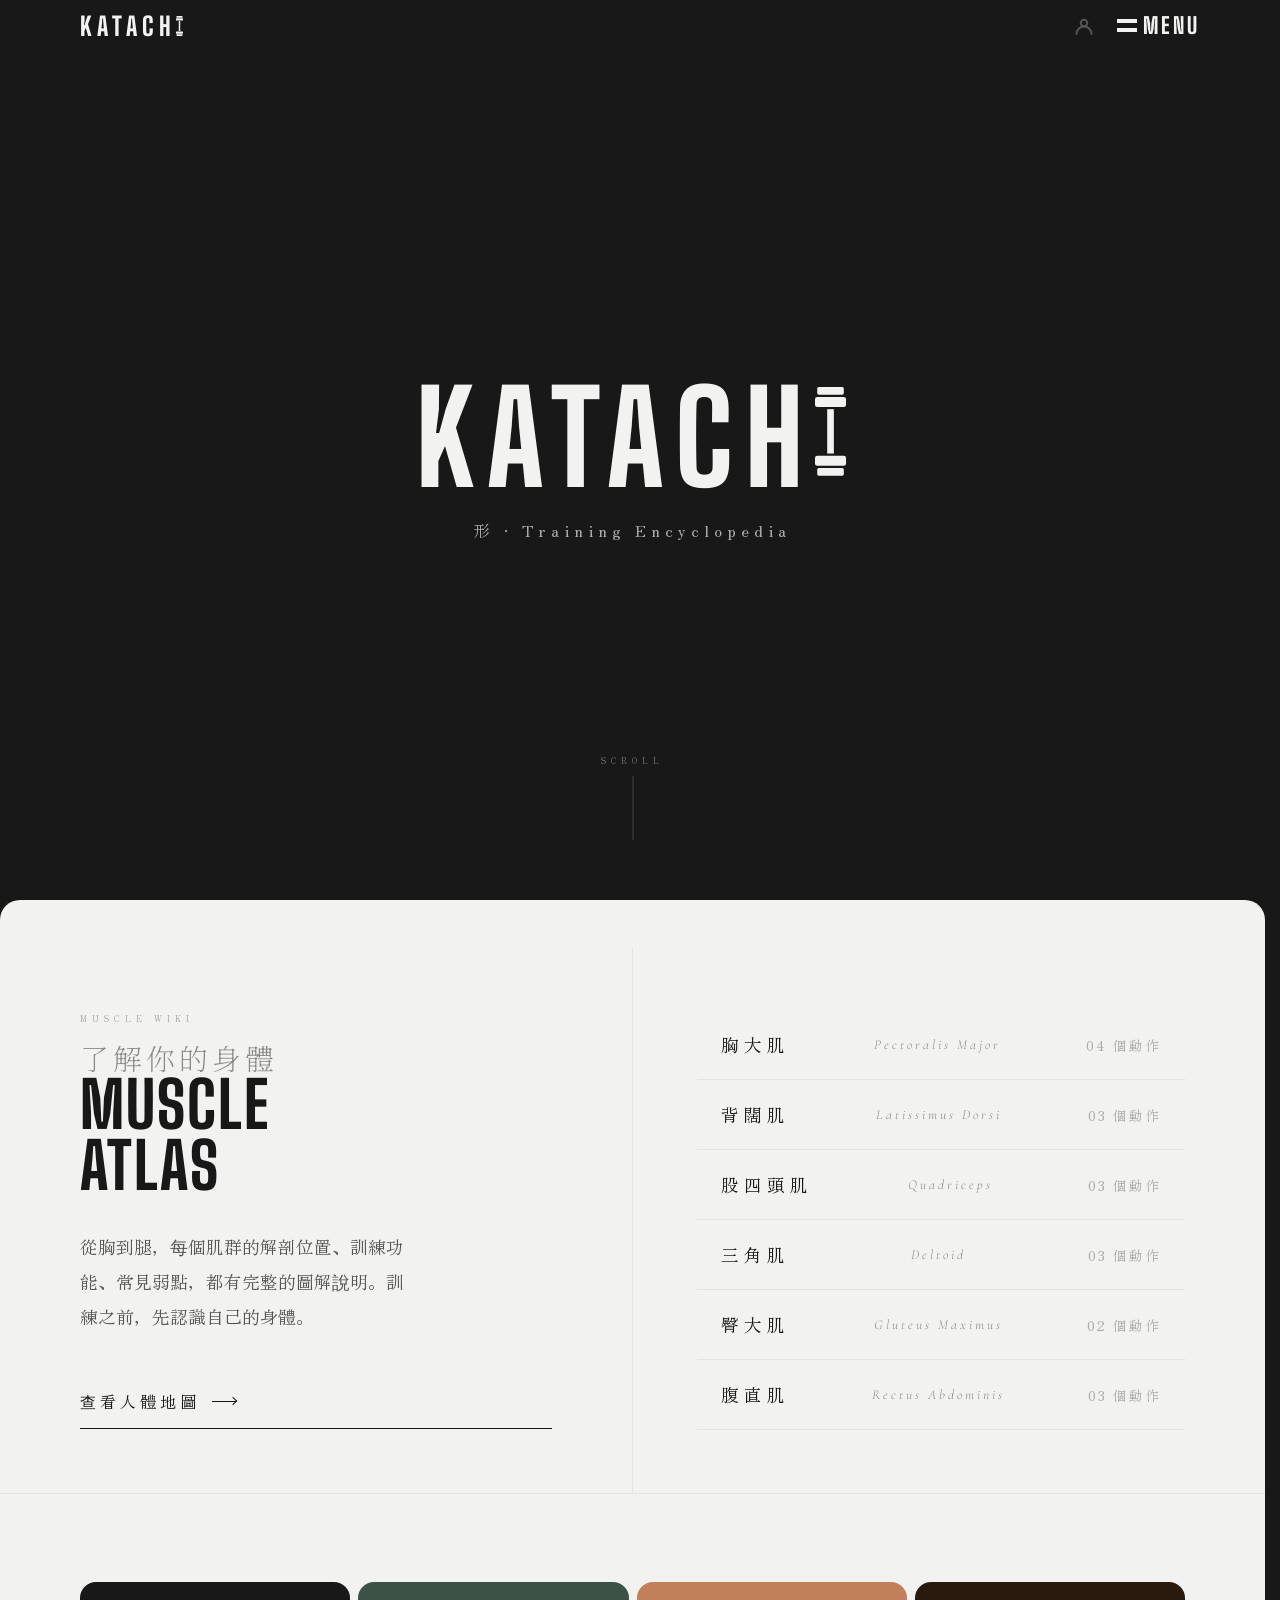
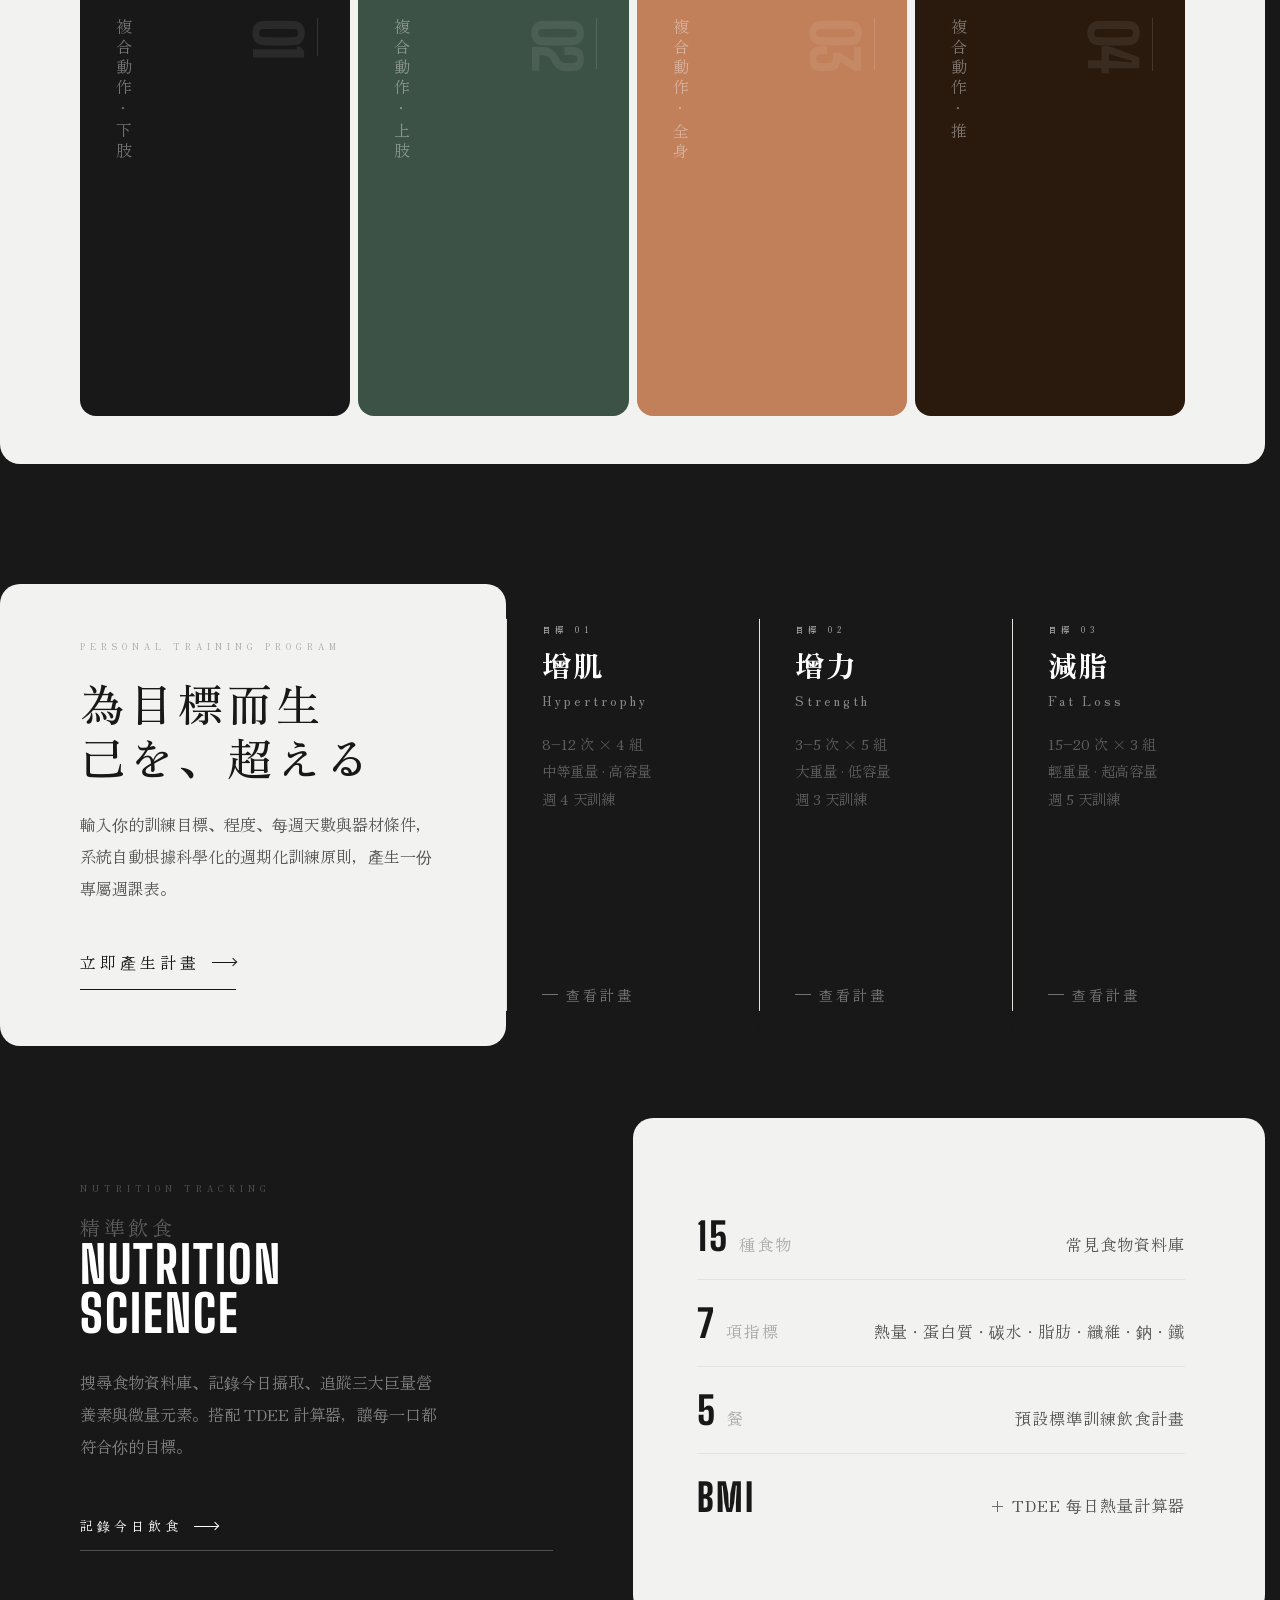
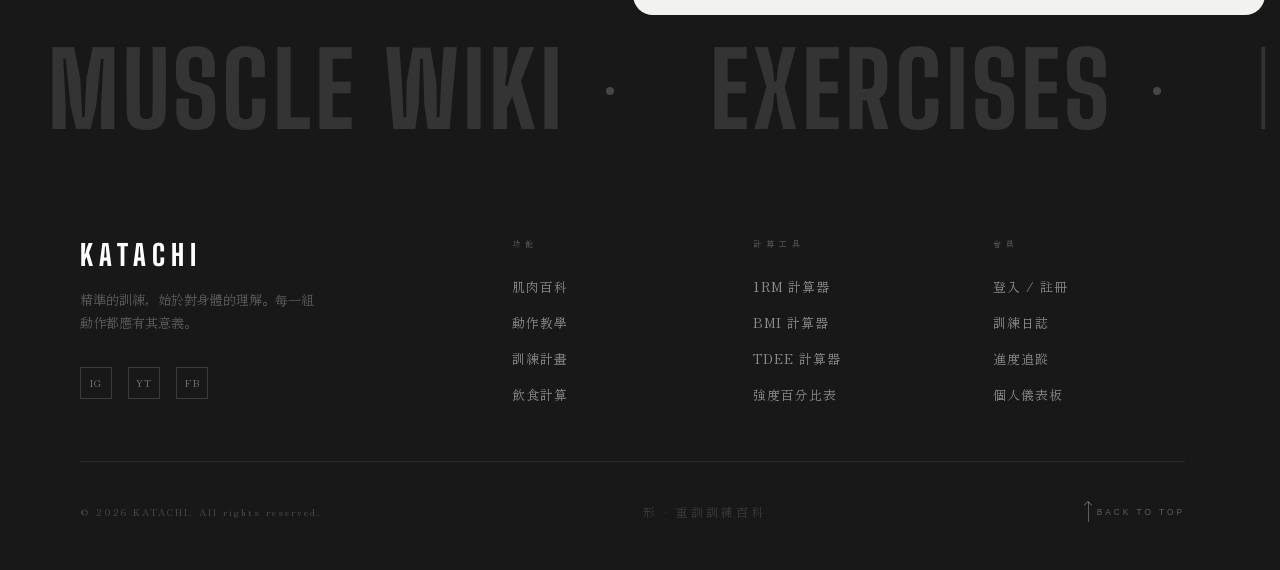
==== commit 41d7af65: "修改svg動畫裂痕" ====
--- a/katachi首頁/katachi-index .html
+++ b/katachi首頁/katachi-index .html
@@ -104,7 +104,7 @@
         <span class="letter">C</span>
         <span class="letter">H</span>
         <span class="letter dumbbell-i">
-          <svg viewBox="0 0 28 80" fill="none" xmlns="http://www.w3.org/2000/svg">
+          <svg viewBox="0 0 31 100" fill="none" xmlns="http://www.w3.org/2000/svg">
             <rect x="2" y="0" width="24" height="7" rx="1.5" fill="currentColor" />
             <rect x="0" y="9" width="28" height="9" rx="2" fill="currentColor" />
             <rect x="11" y="20" width="6" height="40" rx="0" fill="currentColor" />
@@ -169,7 +169,7 @@
     <!-- HERO -->
     <section id="hero">
       <!-- <p class="hero-kicker">重訓訓練百科</p> -->
-      <h1 class="hero-title">KATACH<span class="dumbbell-i"><svg viewBox="0 0 28 80" fill="none"
+      <h1 class="hero-title">KATACH<span class="dumbbell-i"><svg viewBox="0 0 31 90" fill="none"
             xmlns="http://www.w3.org/2000/svg">
             <rect x="2" y="0" width="24" height="7" rx="1.5" fill="currentColor" />
             <rect x="0" y="9" width="28" height="9" rx="2" fill="currentColor" />
--- a/katachi首頁/index.css
+++ b/katachi首頁/index.css
@@ -91,6 +91,7 @@
 }
 
 .dumbbell-i svg {
+  
   height: 0.78em;
   width: auto;
 }
@@ -125,7 +126,17 @@
   animation: fadeIn var(--dur-fast) 1.25s forwards;
   margin-top: -4px;
 }
-
+#transition-top, #transition-bot {
+  backface-visibility: hidden;
+  -webkit-font-smoothing: subpixel-antialiased;
+}
+#transition-top {
+  margin-bottom: -1.5px; /* 向上提一點點，蓋住接縫 */
+}
+
+#transition-bot {
+  margin-top: -1.5px; /* 向下提一點點 */
+}
 /* ══════════════════════════════
    G 過場遮罩 — 上下兩半
 ══════════════════════════════ */
